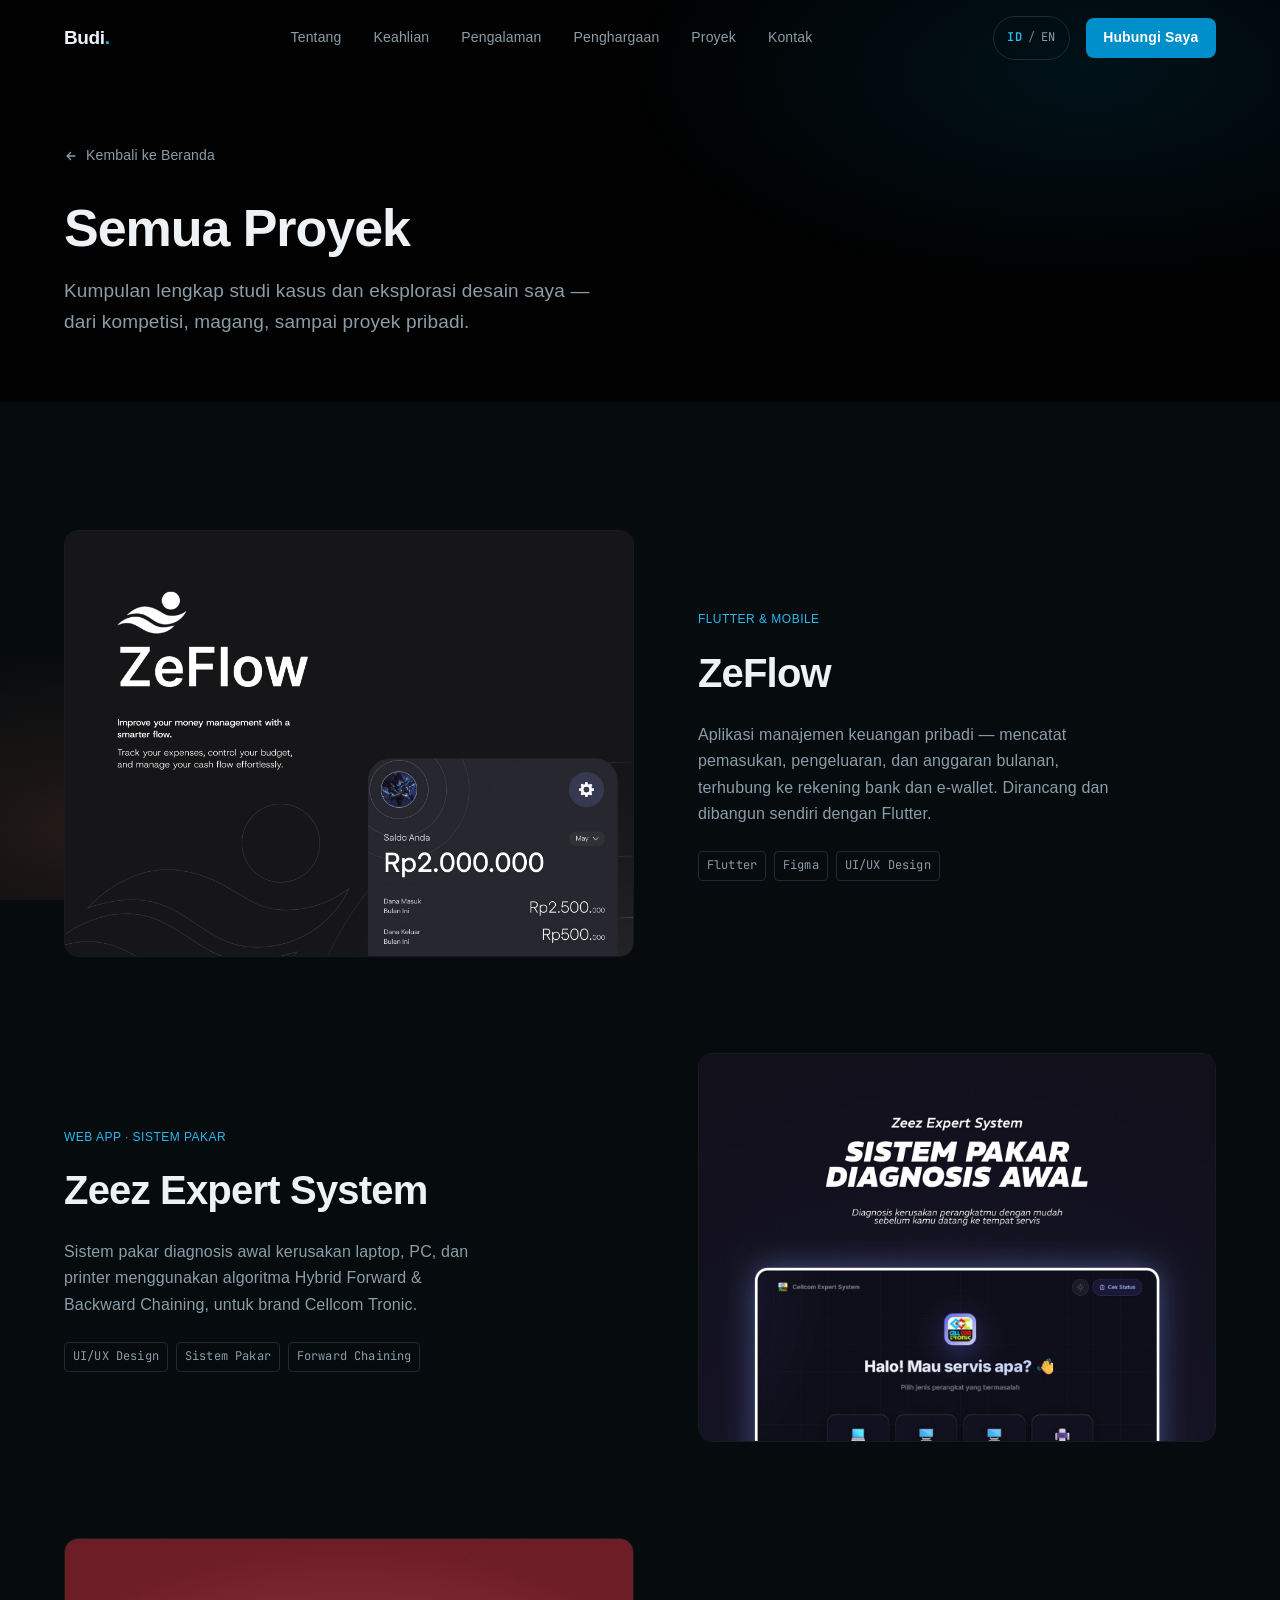
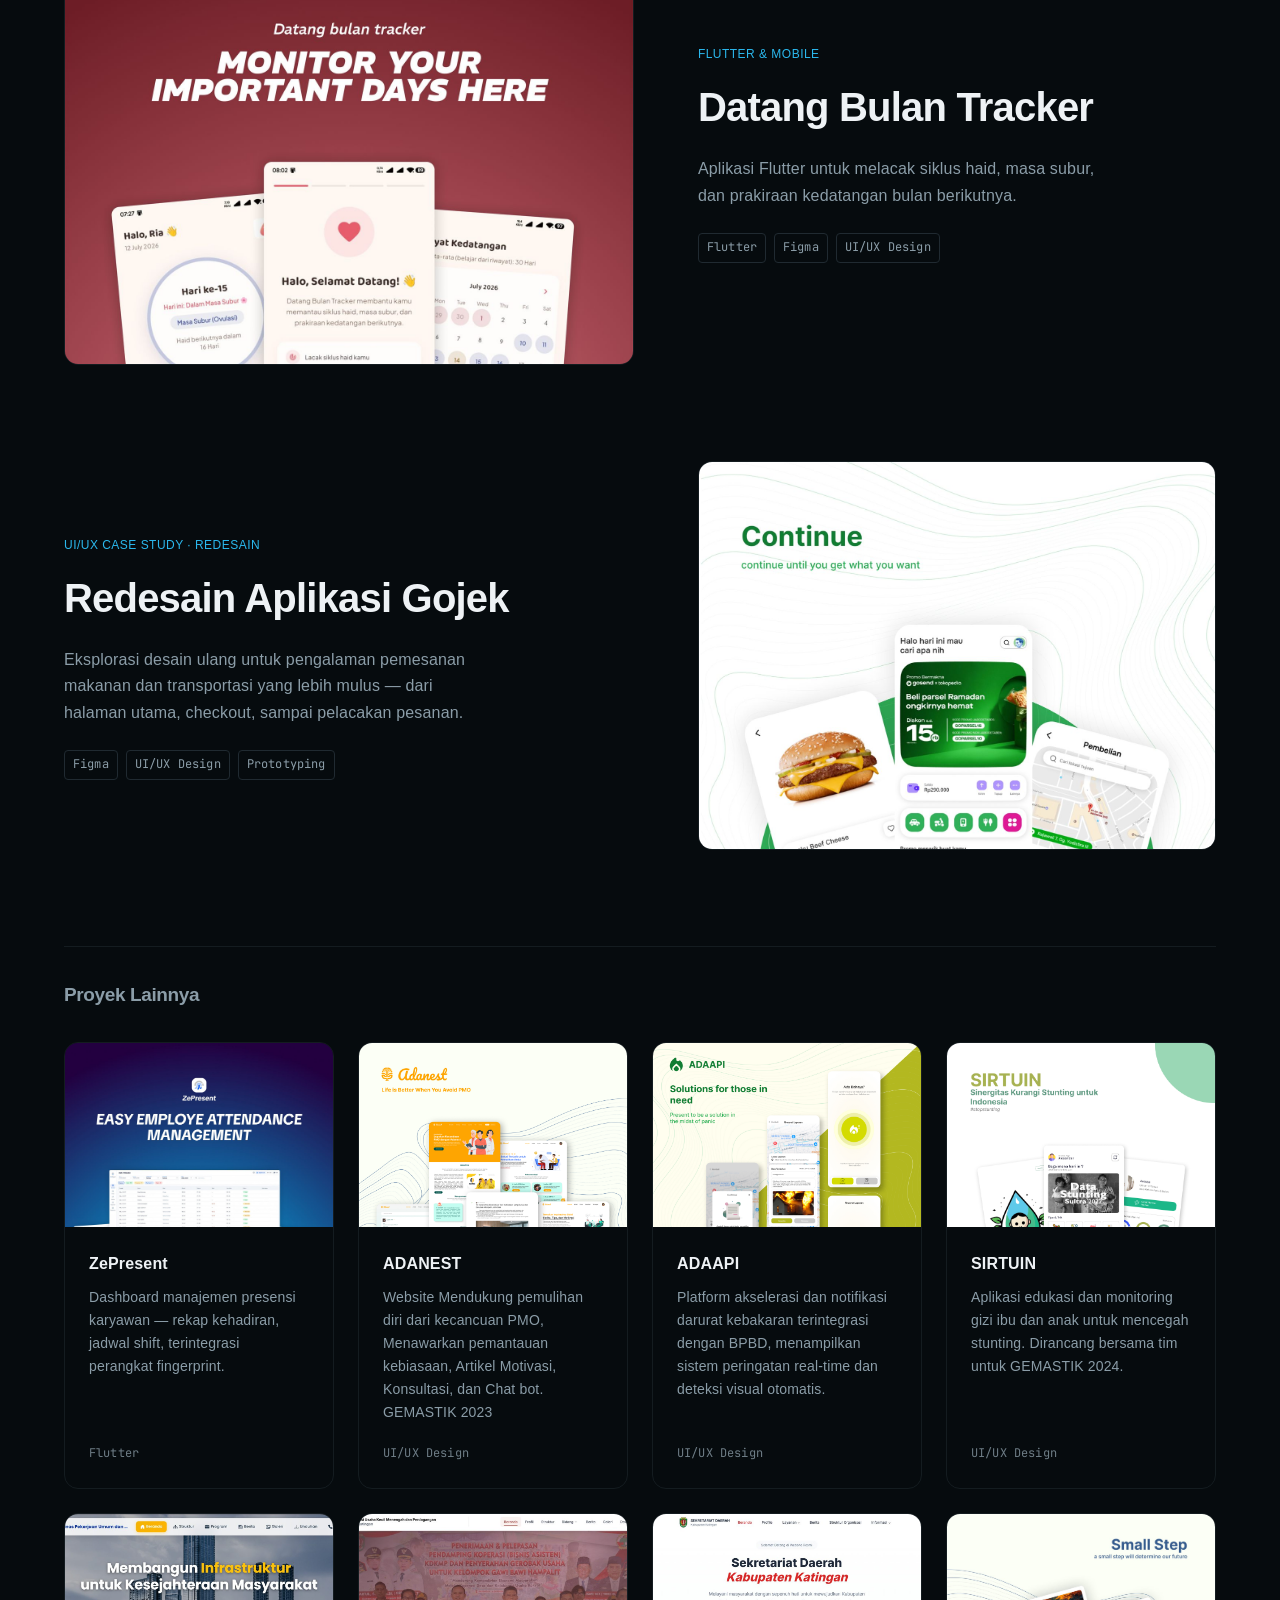
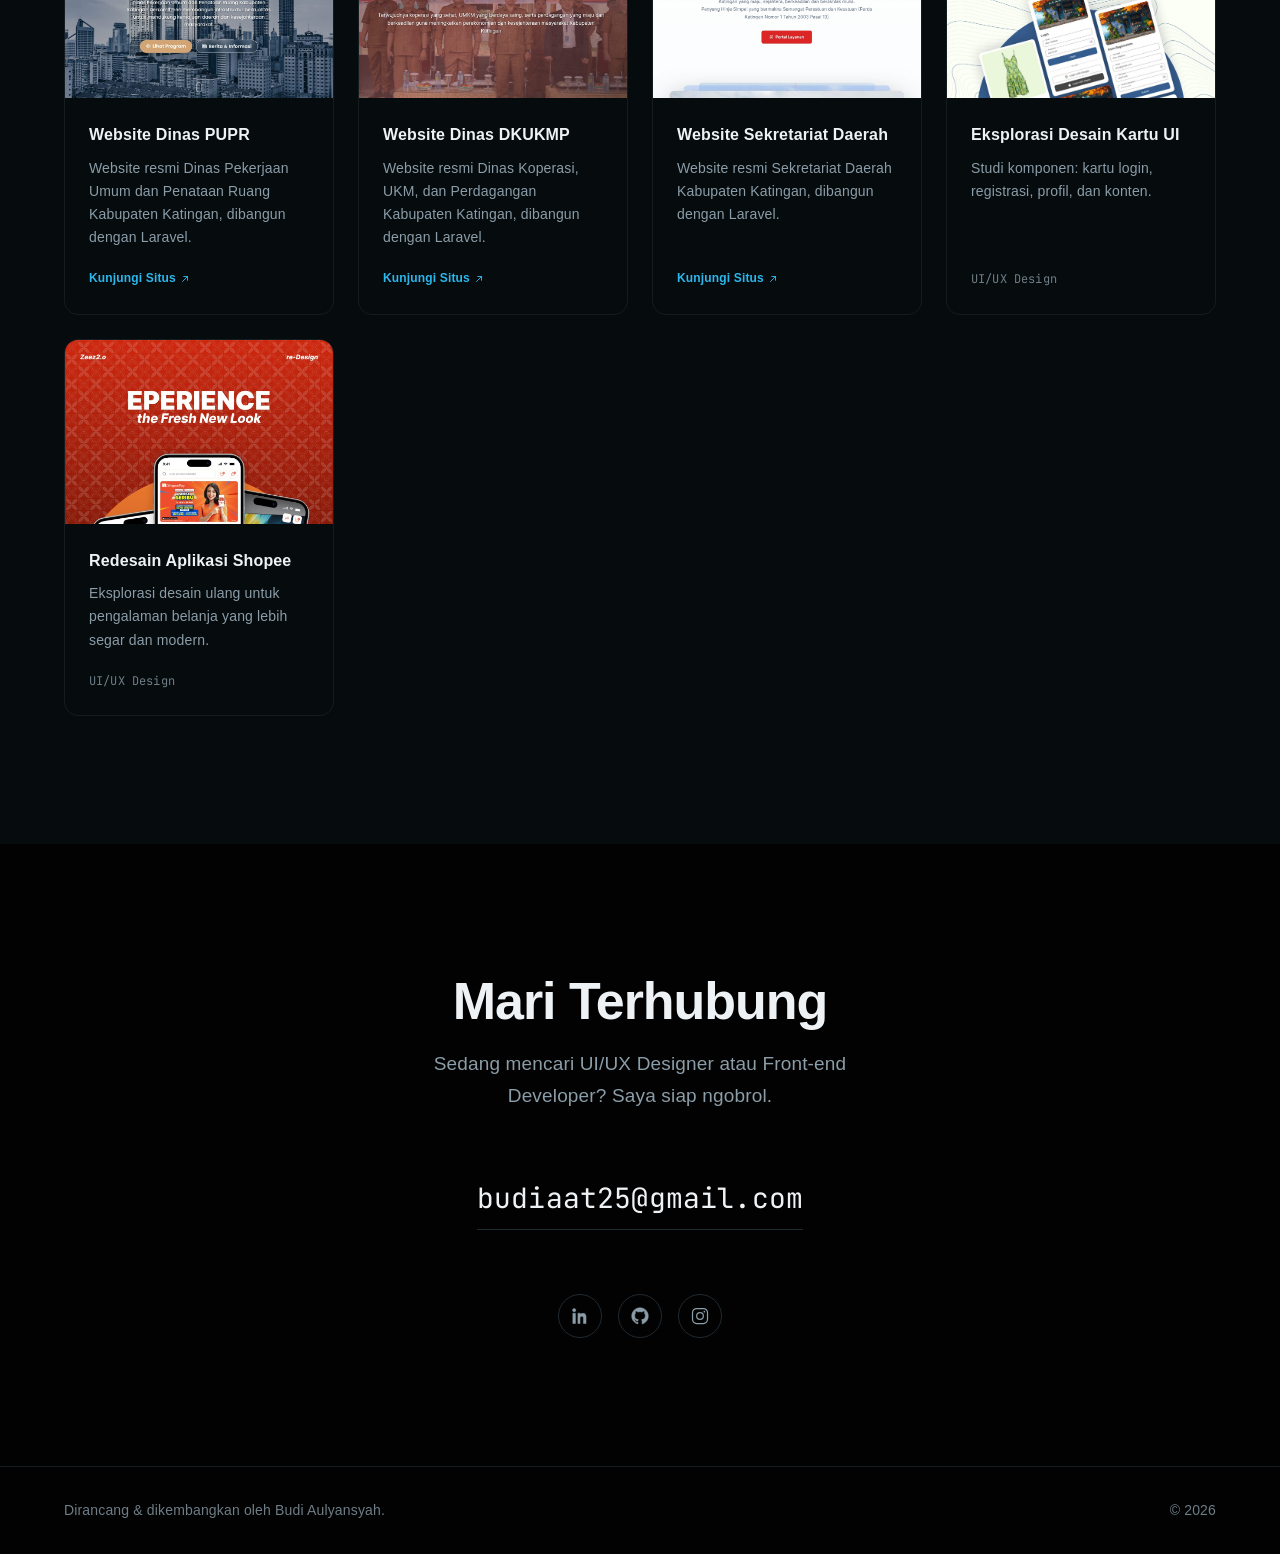
==== projects.html @ 1cceb0c6 "Add files via upload" ====
<!DOCTYPE html>
<html lang="id">
<head>
<meta charset="UTF-8">
<meta name="viewport" content="width=device-width, initial-scale=1, viewport-fit=cover">
<title>Semua Proyek — Budi Aulyansyah Ahmad Trisna</title>
<meta name="description" content="Kumpulan lengkap proyek Budi Aulyansyah Ahmad Trisna — studi kasus UI/UX, aplikasi Flutter, dan website Laravel dari kompetisi, magang, dan eksplorasi pribadi.">

<link rel="preconnect" href="https://api.fontshare.com" crossorigin>
<link rel="preconnect" href="https://fonts.googleapis.com">
<link rel="preconnect" href="https://fonts.gstatic.com" crossorigin>
<link href="https://api.fontshare.com/v2/css?f[]=switzer@400,500,600,700,900&amp;display=swap" rel="stylesheet">
<link href="https://fonts.googleapis.com/css2?family=JetBrains+Mono:wght@400;500;600&amp;display=swap" rel="stylesheet">
<link rel="stylesheet" href="style.css">
<link rel="icon" href="data:image/svg+xml,%3Csvg xmlns='http://www.w3.org/2000/svg' viewBox='0 0 100 100'%3E%3Crect width='100' height='100' rx='20' fill='%23090a0d'/%3E%3Ctext x='50' y='68' font-size='58' font-family='Georgia,serif' fill='%234f8ef7' text-anchor='middle'%3EB%3C/text%3E%3C/svg%3E">
</head>
<body>

<a class="skip-link" href="#main" data-i18n="a11y.skip">Langsung ke konten</a>

<div class="atmosphere" aria-hidden="true"></div>

<div class="cursor-dot" id="cursorDot" aria-hidden="true"></div>
<div class="cursor-ring" id="cursorRing" aria-hidden="true"></div>

<header class="nav" id="nav">
  <div class="nav__inner">
    <a href="index.html" class="nav__mark">Budi<span class="nav__mark-dot">.</span></a>

    <nav class="nav__links" aria-label="Navigasi utama">
      <a href="index.html#about" data-i18n="nav.about">Tentang</a>
      <a href="index.html#skills" data-i18n="nav.skills">Keahlian</a>
      <a href="index.html#experience" data-i18n="nav.experience">Pengalaman</a>
      <a href="index.html#achievements" data-i18n="nav.achievements">Penghargaan</a>
      <a href="projects.html" data-i18n="nav.projects">Proyek</a>
      <a href="#contact" data-i18n="nav.contact">Kontak</a>
    </nav>

    <div class="nav__actions">
      <button class="lang-toggle" id="langToggle" type="button" aria-label="Ganti bahasa / Switch language">
        <span class="lang-toggle__option" data-lang-option="id">ID</span><span class="lang-toggle__sep">/</span><span class="lang-toggle__option" data-lang-option="en">EN</span>
      </button>
      <a href="#contact" class="btn btn--primary btn--sm" data-i18n="nav.cta">Hubungi Saya</a>
      <button class="nav__burger" id="navBurger" type="button" aria-label="Buka menu" aria-expanded="false" aria-controls="navMobile">
        <span></span><span></span><span></span>
      </button>
    </div>
  </div>

  <div class="nav__mobile" id="navMobile">
    <div class="nav__mobile-inner">
      <a href="index.html#about" data-i18n="nav.about">Tentang</a>
      <a href="index.html#skills" data-i18n="nav.skills">Keahlian</a>
      <a href="index.html#experience" data-i18n="nav.experience">Pengalaman</a>
      <a href="index.html#achievements" data-i18n="nav.achievements">Penghargaan</a>
      <a href="projects.html" data-i18n="nav.projects">Proyek</a>
      <a href="#contact" data-i18n="nav.contact">Kontak</a>
    </div>
  </div>
</header>

<main id="main">

  <!-- PAGE HEADER -->
  <section class="page-header">
    <div class="section-inner">
      <a href="index.html" class="page-header__back" data-reveal>
        <svg width="14" height="14" viewBox="0 0 16 16" fill="none" aria-hidden="true"><path d="M12.5 8H3.5M3.5 8L7.5 4M3.5 8L7.5 12" stroke="currentColor" stroke-width="1.5" stroke-linecap="round" stroke-linejoin="round"/></svg>
        <span data-i18n="projectsPage.back">Kembali ke Beranda</span>
      </a>
      <h1 class="page-header__title" data-reveal data-i18n="projectsPage.heading">Semua Proyek</h1>
      <p class="page-header__lead" data-reveal data-i18n="projectsPage.lead">Kumpulan lengkap studi kasus dan eksplorasi desain saya — dari kompetisi, magang, sampai proyek pribadi.</p>
    </div>
  </section>

  <!-- PROJECTS -->
  <section class="projects projects--page" id="projects">
    <div class="section-inner">
      <div class="project-list">
        <article class="project-row" data-reveal>
          <div class="project-row__visual project-row__visual--photo">
            <img src="assets/projects/zeflow-cover.jpg" alt="Tampilan aplikasi ZeFlow — dashboard saldo, anggaran bulanan, dan riwayat pengeluaran" width="1000" height="1000" loading="lazy">
          </div>
          <div class="project-row__content">
            <span class="project-row__category" data-i18n="projects.zeflow.category">Flutter &amp; Mobile</span>
            <h3 data-i18n="projects.zeflow.title">ZeFlow</h3>
            <p data-i18n="projects.zeflow.desc">Aplikasi manajemen keuangan pribadi — mencatat pemasukan, pengeluaran, dan anggaran bulanan, terhubung ke rekening bank dan e-wallet. Dirancang dan dibangun sendiri dengan Flutter.</p>
            <ul class="project-row__tools">
              <li>Flutter</li><li>Figma</li><li>UI/UX Design</li>
            </ul>
          </div>
        </article>

        <article class="project-row project-row--reverse" data-reveal>
          <div class="project-row__visual project-row__visual--photo">
            <img src="assets/projects/expert-system-cover.jpg" alt="Tampilan Zeez Expert System — diagnosis awal kerusakan laptop, PC, dan printer" width="1400" height="1400" loading="lazy">
          </div>
          <div class="project-row__content">
            <span class="project-row__category" data-i18n="projects.expertSystem.category">Web App · Sistem Pakar</span>
            <h3 data-i18n="projects.expertSystem.title">Zeez Expert System</h3>
            <p data-i18n="projects.expertSystem.desc">Sistem pakar diagnosis awal kerusakan laptop, PC, dan printer menggunakan algoritma Hybrid Forward &amp; Backward Chaining, untuk brand Cellcom Tronic.</p>
            <ul class="project-row__tools">
              <li>UI/UX Design</li><li data-i18n="projects.expertSystem.tag2">Sistem Pakar</li><li data-i18n="projects.expertSystem.tag3">Forward Chaining</li>
            </ul>
          </div>
        </article>

        <article class="project-row" data-reveal>
          <div class="project-row__visual project-row__visual--photo">
            <img src="assets/projects/datang-bulan-cover.jpg" alt="Tampilan aplikasi Datang Bulan Tracker — pelacakan siklus haid dan masa subur" width="1400" height="1400" loading="lazy">
          </div>
          <div class="project-row__content">
            <span class="project-row__category" data-i18n="projects.datangBulan.category">Flutter &amp; Mobile</span>
            <h3 data-i18n="projects.datangBulan.title">Datang Bulan Tracker</h3>
            <p data-i18n="projects.datangBulan.desc">Aplikasi Flutter untuk melacak siklus haid, masa subur, dan prakiraan kedatangan bulan berikutnya.</p>
            <ul class="project-row__tools">
              <li>Flutter</li><li>Figma</li><li>UI/UX Design</li>
            </ul>
          </div>
        </article>

        <article class="project-row project-row--reverse" data-reveal>
          <div class="project-row__visual project-row__visual--photo">
            <img src="assets/projects/gojek-redesign-cover.jpg" alt="Tampilan redesain aplikasi Gojek — beranda, pemesanan makanan, dan pelacakan pesanan" width="1400" height="1292" loading="lazy">
          </div>
          <div class="project-row__content">
            <span class="project-row__category" data-i18n="projects.gojek.category">UI/UX Case Study · Redesain</span>
            <h3 data-i18n="projects.gojek.title">Redesain Aplikasi Gojek</h3>
            <p data-i18n="projects.gojek.desc">Eksplorasi desain ulang untuk pengalaman pemesanan makanan dan transportasi yang lebih mulus — dari halaman utama, checkout, sampai pelacakan pesanan.</p>
            <ul class="project-row__tools">
              <li>Figma</li><li>UI/UX Design</li><li>Prototyping</li>
            </ul>
          </div>
        </article>
      </div>

      <div class="project-mini-head" data-reveal>
        <h3 data-i18n="projects.moreHeading">Proyek Lainnya</h3>
      </div>

      <div class="project-mini-grid">
        <article class="project-mini" data-reveal>
          <div class="project-mini__image">
            <img src="assets/projects/zepresent-cover.jpg" alt="Tampilan dashboard ZePresent — data transaksi presensi dan pengaturan jadwal karyawan" width="1400" height="1400" loading="lazy">
          </div>
          <div class="project-mini__body">
            <h4 data-i18n="projects.zepresent.title">ZePresent</h4>
            <p data-i18n="projects.zepresent.desc">Dashboard manajemen presensi karyawan — rekap kehadiran, jadwal shift, terintegrasi perangkat fingerprint.</p>
            <span class="project-mini__tag">Flutter</span>
          </div>
        </article>

        <article class="project-mini" data-reveal>
          <div class="project-mini__image">
            <img src="assets/projects/ADANES2.jpg" alt="Tampilan Website ADANEST" width="829" height="829" loading="lazy">
          </div>
          <div class="project-mini__body">
            <h4 data-i18n="projects.adanest.title">ADANEST</h4>
            <p data-i18n="projects.adanest.desc">Website Mendukung pemulihan diri dari kecancuan PMO, Menawarkan pemantauan kebiasaan, Artikel Motivasi, Konsultasi, dan Chat bot. GEMASTIK 2023</p>
            <span class="project-mini__tag">UI/UX Design</span>
          </div>
        </article>

        <article class="project-mini" data-reveal>
          <div class="project-mini__image">
            <img src="assets/projects/ADAAPI1.jpg" alt="Tampilan aplikasi ADAAPI" width="829" height="829" loading="lazy">
          </div>
          <div class="project-mini__body">
            <h4 data-i18n="projects.adaapi.title">ADAAPI</h4>
            <p data-i18n="projects.adaapi.desc">Platform akselerasi dan notifikasi darurat kebakaran terintegrasi dengan BPBD, menampilkan sistem peringatan real-time dan deteksi visual otomatis</p>
            <span class="project-mini__tag">UI/UX Design</span>
          </div>
        </article>

        <article class="project-mini" data-reveal>
          <div class="project-mini__image">
            <img src="assets/projects/sirtuin-cover.jpg" alt="Tampilan aplikasi SIRTUIN — beranda edukasi stunting, pelacakan nutrisi, dan konsultasi dokter" width="829" height="829" loading="lazy">
          </div>
          <div class="project-mini__body">
            <h4 data-i18n="projects.sirtuin.title">SIRTUIN</h4>
            <p data-i18n="projects.sirtuin.desc">Aplikasi edukasi dan monitoring gizi ibu dan anak untuk mencegah stunting. Dirancang bersama tim untuk GEMASTIK 2024.</p>
            <span class="project-mini__tag">UI/UX Design</span>
          </div>
        </article>

        <article class="project-mini" data-reveal>
          <div class="project-mini__image">
            <img src="assets/projects/gov-pupr-cover.jpg" alt="Tampilan beranda situs Dinas PUPR Kabupaten Katingan" width="1400" height="685" loading="lazy">
          </div>
          <div class="project-mini__body">
            <h4 data-i18n="projects.govPupr.title">Website Dinas PUPR</h4>
            <p data-i18n="projects.govPupr.desc">Website resmi Dinas Pekerjaan Umum dan Penataan Ruang Kabupaten Katingan, dibangun dengan Laravel.</p>
            <div class="project-mini__links">
              <a href="https://dpupr.katingankab.go.id/" target="_blank" rel="noopener"><span data-i18n="projects.visitSite">Kunjungi Situs</span><svg width="10" height="10" viewBox="0 0 16 16" fill="none" aria-hidden="true"><path d="M4 12L12 4M12 4H6M12 4V10" stroke="currentColor" stroke-width="1.5" stroke-linecap="round" stroke-linejoin="round"/></svg></a>
            </div>
          </div>
        </article>

        <article class="project-mini" data-reveal>
          <div class="project-mini__image">
            <img src="assets/projects/gov-dkukmp-cover.jpg" alt="Tampilan beranda situs Dinas DKUKMP Kabupaten Katingan" width="1400" height="673" loading="lazy">
          </div>
          <div class="project-mini__body">
            <h4 data-i18n="projects.govDkukmp.title">Website Dinas DKUKMP</h4>
            <p data-i18n="projects.govDkukmp.desc">Website resmi Dinas Koperasi, UKM, dan Perdagangan Kabupaten Katingan, dibangun dengan Laravel.</p>
            <div class="project-mini__links">
              <a href="https://dkukmp.katingankab.go.id/" target="_blank" rel="noopener"><span data-i18n="projects.visitSite">Kunjungi Situs</span><svg width="10" height="10" viewBox="0 0 16 16" fill="none" aria-hidden="true"><path d="M4 12L12 4M12 4H6M12 4V10" stroke="currentColor" stroke-width="1.5" stroke-linecap="round" stroke-linejoin="round"/></svg></a>
            </div>
          </div>
        </article>

        <article class="project-mini" data-reveal>
          <div class="project-mini__image">
            <img src="assets/projects/gov-setda-cover.jpg" alt="Tampilan beranda situs Sekretariat Daerah Kabupaten Katingan" width="1400" height="681" loading="lazy">
          </div>
          <div class="project-mini__body">
            <h4 data-i18n="projects.govSetda.title">Website Sekretariat Daerah</h4>
            <p data-i18n="projects.govSetda.desc">Website resmi Sekretariat Daerah Kabupaten Katingan, dibangun dengan Laravel.</p>
            <div class="project-mini__links">
              <a href="https://setda.katingankab.go.id/" target="_blank" rel="noopener"><span data-i18n="projects.visitSite">Kunjungi Situs</span><svg width="10" height="10" viewBox="0 0 16 16" fill="none" aria-hidden="true"><path d="M4 12L12 4M12 4H6M12 4V10" stroke="currentColor" stroke-width="1.5" stroke-linecap="round" stroke-linejoin="round"/></svg></a>
            </div>
          </div>
        </article>

        <article class="project-mini" data-reveal>
          <div class="project-mini__image">
            <img src="assets/projects/design-cards-cover.jpg" alt="Eksplorasi desain kartu UI: login, registrasi, profil, dan konten" width="1400" height="1292" loading="lazy">
          </div>
          <div class="project-mini__body">
            <h4 data-i18n="projects.designCards.title">Eksplorasi Desain Kartu UI</h4>
            <p data-i18n="projects.designCards.desc">Studi komponen: kartu login, registrasi, profil, dan konten.</p>
            <span class="project-mini__tag">UI/UX Design</span>
          </div>
        </article>

        <article class="project-mini" data-reveal>
          <div class="project-mini__image">
            <img src="assets/projects/shopee-redesign-cover.jpg" alt="Tampilan redesain aplikasi Shopee — beranda, promo, dan keranjang belanja" width="1000" height="1000" loading="lazy">
          </div>
          <div class="project-mini__body">
            <h4 data-i18n="projects.shopee.title">Redesain Aplikasi Shopee</h4>
            <p data-i18n="projects.shopee.desc">Eksplorasi desain ulang untuk pengalaman belanja yang lebih segar dan modern.</p>
            <span class="project-mini__tag">UI/UX Design</span>
          </div>
        </article>
      </div>
    </div>
  </section>

  <!-- CONTACT -->
  <section class="contact" id="contact">
    <div class="section-inner contact__inner">
      <h2 class="contact__heading" data-reveal data-i18n="contact.heading">Mari Terhubung</h2>
      <p class="contact__lead" data-reveal data-i18n="contact.lead">Sedang mencari UI/UX Designer atau Front-end Developer? Saya siap ngobrol.</p>

      <a href="mailto:budi.placeholder@email.com" class="contact__email" data-reveal data-i18n="contact.emailValue">[email@domain.com]</a>

      <div class="contact__socials" data-reveal>
        <a href="#" class="social-link" aria-label="LinkedIn">
          <svg width="20" height="20" viewBox="0 0 24 24" fill="none" aria-hidden="true"><path d="M6.94 5a1.94 1.94 0 11-3.88 0 1.94 1.94 0 013.88 0zM3.4 8.75h3.12V21H3.4V8.75zM9.5 8.75h2.99v1.68h.04c.42-.79 1.44-1.62 2.96-1.62 3.16 0 3.75 2.08 3.75 4.79V21h-3.12v-5.72c0-1.36-.02-3.12-1.9-3.12-1.9 0-2.2 1.48-2.2 3.02V21H9.5V8.75z" stroke="currentColor" stroke-width="0.6" fill="currentColor"/></svg>
        </a>
        <a href="https://github.com/myZeez?tab=repositories" class="social-link" aria-label="GitHub">
          <svg width="20" height="20" viewBox="0 0 24 24" fill="none" aria-hidden="true"><path d="M12 2a10 10 0 00-3.16 19.49c.5.09.68-.22.68-.48v-1.7c-2.78.6-3.37-1.34-3.37-1.34-.46-1.16-1.11-1.47-1.11-1.47-.9-.62.07-.6.07-.6 1 .07 1.53 1.03 1.53 1.03.9 1.52 2.34 1.08 2.91.83.09-.65.35-1.09.63-1.34-2.22-.25-4.56-1.11-4.56-4.94 0-1.09.39-1.98 1.03-2.68-.1-.25-.45-1.27.1-2.65 0 0 .84-.27 2.75 1.02a9.58 9.58 0 015 0c1.91-1.3 2.75-1.02 2.75-1.02.55 1.38.2 2.4.1 2.65.64.7 1.03 1.59 1.03 2.68 0 3.84-2.34 4.68-4.57 4.93.36.31.68.92.68 1.85v2.74c0 .27.18.58.69.48A10 10 0 0012 2z" stroke="currentColor" stroke-width="0.6" fill="currentColor"/></svg>
        </a>
        <a href="https://www.instagram.com/budiaat/" class="social-link" aria-label="Instagram">
          <svg width="20" height="20" viewBox="0 0 24 24" fill="none" aria-hidden="true"><rect x="3" y="3" width="18" height="18" rx="5" stroke="currentColor" stroke-width="1.5"/><circle cx="12" cy="12" r="4" stroke="currentColor" stroke-width="1.5"/><circle cx="17.2" cy="6.8" r="1" fill="currentColor"/></svg>
        </a>
      </div>
    </div>
  </section>

</main>

<footer class="footer">
  <div class="section-inner footer__inner">
    <p data-i18n="footer.credit">Dirancang &amp; dikembangkan oleh Budi Aulyansyah.</p>
    <p class="footer__year">© <span id="year"></span></p>
  </div>
</footer>

<script src="script.js"></script>
</body>
</html>
---- style.css ----
/* ==========================================================================
   Design Tokens — "Precision Instrument"
   Near-black instrument case + one sapphire jewel accent. Switzer carries
   type; JetBrains Mono appears only where content is literally data.
   ========================================================================== */

:root {
  /* Color — surfaces */
  --bg: oklch(0.09 0.000 0);
  --surface: oklch(0.145 0.012 235);
  --surface-2: oklch(0.20 0.014 235);
  --border: oklch(0.28 0.018 235);
  --border-soft: oklch(0.22 0.014 235);

  /* Color — text */
  --ink: oklch(0.96 0.006 235);
  --muted: oklch(0.685 0.026 235);
  --faint: oklch(0.58 0.022 235);
  --faint-decorative: oklch(0.48 0.022 235);

  /* Color — brand: deep sapphire */
  --sapphire: oklch(0.60 0.16 229);
  --sapphire-deep: oklch(0.45 0.15 229);
  --sapphire-bright: oklch(0.735 0.135 229);
  --sapphire-wash: oklch(0.60 0.16 229 / 0.12);

  /* Color — warm ember (atmosphere only, never text/UI) */
  --ember: oklch(0.62 0.11 44);
  --ember-wash: oklch(0.62 0.11 44 / 0.16);

  /* Semantic aliases */
  --text-primary: var(--ink);
  --text-secondary: var(--muted);
  --text-tertiary: var(--faint);
  --bg-page: var(--bg);
  --bg-surface: var(--surface);
  --accent: var(--sapphire);

  /* Typography */
  --font-display: 'Switzer', -apple-system, BlinkMacSystemFont, 'Segoe UI', sans-serif;
  --font-mono: 'JetBrains Mono', ui-monospace, 'SFMono-Regular', Menlo, Consolas, monospace;

  --text-display: clamp(2.75rem, 2rem + 4vw, 5.25rem);
  --text-3xl: clamp(2.25rem, 1.85rem + 2.1vw, 3.25rem);
  --text-2xl: clamp(1.85rem, 1.55rem + 1.5vw, 2.5rem);
  --text-xl: clamp(1.375rem, 1.22rem + 0.8vw, 1.75rem);
  --text-lg: 1.1875rem;
  --text-base: 1rem;
  --text-sm: 0.875rem;
  --text-xs: 0.75rem;

  --lh-display: 1.04;
  --lh-heading: 1.15;
  --lh-body: 1.65;
  --lh-tight: 1.3;

  --tracking-tight: -0.02em;
  --tracking-wide: 0.04em;
  --tracking-wider: 0.08em;

  /* Spacing (4pt base) */
  --space-3xs: 0.25rem;
  --space-2xs: 0.5rem;
  --space-xs: 0.75rem;
  --space-sm: 1rem;
  --space-md: 1.5rem;
  --space-lg: 2rem;
  --space-xl: 3rem;
  --space-2xl: 4rem;
  --space-3xl: clamp(4rem, 3rem + 4vw, 6rem);
  --space-4xl: clamp(5rem, 3.5rem + 6vw, 8rem);

  /* Radius */
  --radius-sm: 4px;
  --radius-md: 8px;
  --radius-lg: 14px;
  --radius-full: 999px;

  /* Motion */
  --ease-out-quart: cubic-bezier(0.25, 1, 0.5, 1);
  --ease-out-expo: cubic-bezier(0.16, 1, 0.3, 1);
  --duration-fast: 150ms;
  --duration-base: 250ms;
  --duration-slow: 450ms;
  --duration-entrance: 700ms;

  /* Z-index scale */
  --z-atmosphere: 0;
  --z-content: 1;
  --z-sticky: 20;
  --z-nav-mobile: 30;
  --z-tooltip: 40;
  --z-cursor: 100;

  --container-max: 1280px;
  --measure: 62ch;
}

/* ==========================================================================
   Reset
   ========================================================================== */

*, *::before, *::after { box-sizing: border-box; }
* { margin: 0; }
html { -webkit-text-size-adjust: 100%; scroll-behavior: smooth; overflow-x: hidden; }

@media (prefers-reduced-motion: reduce) {
  html { scroll-behavior: auto; }
}

section[id] {
  scroll-margin-top: 6rem;
}

body {
  background: var(--bg-page);
  color: var(--text-primary);
  font-family: var(--font-display);
  font-size: var(--text-base);
  line-height: var(--lh-body);
  font-weight: 400;
  letter-spacing: 0.01em;
  -webkit-font-smoothing: antialiased;
  font-optical-sizing: auto;
  overflow-x: hidden;
}

img, picture { max-width: 100%; display: block; }
input, button, textarea, select { font: inherit; color: inherit; }
button { background: none; border: none; cursor: pointer; }
a { color: inherit; text-decoration: none; }
ul, ol { list-style: none; padding: 0; }
h1, h2, h3, h4 { font-weight: 700; text-wrap: balance; }
p { text-wrap: pretty; }

:focus-visible {
  outline: 2px solid var(--sapphire-bright);
  outline-offset: 3px;
  border-radius: var(--radius-sm);
}

/* ==========================================================================
   Utilities
   ========================================================================== */

.skip-link {
  position: absolute;
  top: -100%;
  left: var(--space-md);
  z-index: var(--z-tooltip);
  background: var(--sapphire);
  color: oklch(0.99 0 0);
  padding: var(--space-2xs) var(--space-sm);
  border-radius: var(--radius-sm);
  transition: top var(--duration-base) var(--ease-out-quart);
}
.skip-link:focus { top: var(--space-md); }

/* Inline emphasis — used sparingly inside prose to call out a role, tool,
   or key phrase. Two registers: a soft wash behind a stack/tool mention
   (.hl), and a plain color+weight lift for a standalone word (.em). */
.hl {
  background: var(--sapphire-wash);
  color: var(--ink);
  font-weight: 600;
  padding: 0.05em 0.4em;
  border-radius: var(--radius-sm);
  white-space: nowrap;
}
.em {
  color: var(--sapphire-bright);
  font-weight: 600;
}

.section-inner {
  max-width: var(--container-max);
  margin-inline: auto;
  padding-inline: var(--space-md);
}

@media (min-width: 768px) {
  .section-inner { padding-inline: var(--space-xl); }
}
@media (min-width: 1024px) {
  .section-inner { padding-inline: var(--space-2xl); }
}

.section-head { margin-bottom: var(--space-2xl); max-width: 46rem; }

.section-heading {
  font-size: var(--text-2xl);
  line-height: var(--lh-heading);
  letter-spacing: var(--tracking-tight);
  margin-bottom: var(--space-sm);
}

.section-lead {
  font-size: var(--text-lg);
  color: var(--text-secondary);
  line-height: var(--lh-tight);
  max-width: 42ch;
}

.btn {
  display: inline-flex;
  align-items: center;
  justify-content: center;
  gap: var(--space-2xs);
  font-family: var(--font-display);
  font-weight: 600;
  border-radius: var(--radius-md);
  white-space: nowrap;
  transition: background var(--duration-base) var(--ease-out-quart),
              color var(--duration-base) var(--ease-out-quart),
              border-color var(--duration-base) var(--ease-out-quart),
              transform var(--duration-fast) var(--ease-out-quart);
}
.btn:active { transform: scale(0.97); }

.btn--sm { font-size: var(--text-sm); padding: 0.55rem 1.1rem; }
.btn--lg { font-size: var(--text-base); padding: 0.95rem 1.6rem; min-height: 44px; }

.btn--primary {
  background: var(--sapphire);
  color: oklch(0.99 0 0);
}
.btn--primary:hover { background: var(--sapphire-bright); }

.btn--ghost {
  background: transparent;
  color: var(--text-primary);
  border: 1px solid var(--border);
}
.btn--ghost:hover { border-color: var(--sapphire-bright); color: var(--sapphire-bright); }

.btn:disabled {
  opacity: 0.45;
  cursor: not-allowed;
}
.btn:disabled:hover { border-color: var(--border); color: var(--text-primary); }
.btn:disabled:active { transform: none; }

.btn__icon { transition: transform var(--duration-base) var(--ease-out-quart); }
.btn:hover .btn__icon { transform: translateX(3px); }

.status-pill {
  display: inline-flex;
  align-items: center;
  gap: var(--space-2xs);
  font-size: var(--text-xs);
  font-weight: 500;
  letter-spacing: var(--tracking-wide);
  text-transform: uppercase;
  color: var(--muted);
  border: 1px solid var(--border);
  border-radius: var(--radius-full);
  padding: 0.4rem 0.8rem 0.4rem 0.6rem;
}

.status-pill__dot {
  width: 7px;
  height: 7px;
  border-radius: 50%;
  background: var(--sapphire-bright);
  box-shadow: 0 0 0 3px var(--sapphire-wash);
}

@media (prefers-reduced-motion: no-preference) {
  .status-pill__dot { animation: pulse-dot 2.4s var(--ease-out-quart) infinite; }
}
@keyframes pulse-dot {
  0%, 100% { box-shadow: 0 0 0 3px var(--sapphire-wash); }
  50% { box-shadow: 0 0 0 6px var(--sapphire-wash); }
}

/* Ambient background: fixed, whisper-quiet, never competes with content */
.atmosphere {
  position: fixed;
  inset: 0;
  z-index: var(--z-atmosphere);
  pointer-events: none;
  background:
    radial-gradient(ellipse 60% 40% at 85% 8%, var(--sapphire-wash), transparent 60%),
    radial-gradient(ellipse 50% 35% at 8% 92%, var(--ember-wash), transparent 60%);
}

/* ==========================================================================
   Custom cursor — desktop with a fine pointer only. Touch and coarse
   pointers keep the system cursor entirely; nothing below applies to them.
   ========================================================================== */

.cursor-dot, .cursor-ring { display: none; }

@media (hover: hover) and (pointer: fine) {
  html, a, button, [role="button"] { cursor: none; }

  .cursor-dot, .cursor-ring {
    display: block;
    position: fixed;
    top: 0;
    left: 0;
    z-index: var(--z-cursor);
    pointer-events: none;
    border-radius: 50%;
    will-change: transform;
    transform: translate(-50%, -50%);
    opacity: 0;
    transition: opacity var(--duration-base) var(--ease-out-quart);
  }

  .cursor-dot {
    width: 6px;
    height: 6px;
    background: var(--sapphire-bright);
  }

  .cursor-ring {
    width: 34px;
    height: 34px;
    border: 1px solid oklch(0.96 0.006 235 / 0.35);
    transition: width var(--duration-base) var(--ease-out-quart),
                height var(--duration-base) var(--ease-out-quart),
                border-color var(--duration-base) var(--ease-out-quart),
                background var(--duration-base) var(--ease-out-quart),
                opacity var(--duration-base) var(--ease-out-quart);
  }

  .cursor-ring.is-hovering {
    width: 52px;
    height: 52px;
    background: var(--sapphire-wash);
    border-color: var(--sapphire-bright);
  }

  body.cursor-ready .cursor-dot, body.cursor-ready .cursor-ring { opacity: 1; }
  body.cursor-ready .cursor-dot.is-hidden, body.cursor-ready .cursor-ring.is-hidden { opacity: 0; }
}

/* ==========================================================================
   Scroll reveal
   ========================================================================== */

[data-reveal] {
  opacity: 1;
  transform: none;
}

@media (prefers-reduced-motion: no-preference) {
  [data-reveal] {
    opacity: 0;
    transform: translateY(16px);
    transition: opacity var(--duration-slow) var(--ease-out-quart),
                transform var(--duration-slow) var(--ease-out-quart);
  }
  [data-reveal].is-visible { opacity: 1; transform: none; }
}

/* ==========================================================================
   Nav
   ========================================================================== */

.nav {
  position: fixed;
  inset-block-start: 0;
  inset-inline: 0;
  z-index: var(--z-sticky);
  background: transparent;
  border-bottom: 1px solid transparent;
  transition: background var(--duration-base) var(--ease-out-quart),
              border-color var(--duration-base) var(--ease-out-quart);
}

.nav.is-scrolled {
  background: oklch(0.09 0.000 0 / 0.72);
  backdrop-filter: blur(16px);
  -webkit-backdrop-filter: blur(16px);
  border-bottom-color: var(--border-soft);
}

.nav__inner {
  max-width: var(--container-max);
  margin-inline: auto;
  padding: var(--space-sm) var(--space-md);
  display: flex;
  align-items: center;
  justify-content: space-between;
  gap: var(--space-md);
}

@media (min-width: 768px) { .nav__inner { padding-inline: var(--space-xl); } }
@media (min-width: 1024px) { .nav__inner { padding-inline: var(--space-2xl); } }

.nav__mark {
  font-size: var(--text-lg);
  font-weight: 700;
  letter-spacing: var(--tracking-tight);
}
.nav__mark-dot { color: var(--sapphire-bright); }

.nav__links {
  display: none;
  align-items: center;
  gap: var(--space-lg);
  font-size: var(--text-sm);
  font-weight: 500;
}

.nav__links a {
  color: var(--muted);
  position: relative;
  padding-block: var(--space-3xs);
  transition: color var(--duration-base) var(--ease-out-quart);
}
.nav__links a::after {
  content: '';
  position: absolute;
  left: 0; right: 100%;
  bottom: -2px;
  height: 1px;
  background: var(--sapphire-bright);
  transition: right var(--duration-base) var(--ease-out-quart);
}
.nav__links a:hover { color: var(--ink); }
.nav__links a:hover::after { right: 0; }

@media (min-width: 1024px) {
  .nav__links { display: flex; }
}

.nav__actions { display: flex; align-items: center; gap: var(--space-sm); }

.lang-toggle {
  display: flex;
  align-items: center;
  justify-content: center;
  gap: var(--space-3xs);
  font-family: var(--font-mono);
  font-size: var(--text-xs);
  letter-spacing: var(--tracking-wide);
  color: var(--muted);
  border: 1px solid var(--border);
  border-radius: var(--radius-full);
  padding: 0.4rem 0.7rem;
  min-height: 44px;
  min-width: 44px;
  transition: border-color var(--duration-base) var(--ease-out-quart);
}
.lang-toggle:hover { border-color: var(--sapphire-bright); }
.lang-toggle__option { transition: color var(--duration-base) var(--ease-out-quart); padding: 0 0.1rem; }
.lang-toggle__sep { color: var(--faint); }
.lang-toggle[data-active="id"] [data-lang-option="id"],
.lang-toggle[data-active="en"] [data-lang-option="en"] {
  color: var(--sapphire-bright);
  font-weight: 600;
}

.nav__actions .btn--sm { display: none; }
@media (min-width: 640px) { .nav__actions .btn--sm { display: inline-flex; } }

.nav__burger {
  display: flex;
  flex-direction: column;
  justify-content: center;
  gap: 5px;
  width: 44px;
  height: 44px;
  padding: 10px;
}
.nav__burger span {
  display: block;
  width: 100%;
  height: 1.5px;
  background: var(--ink);
  transition: transform var(--duration-base) var(--ease-out-quart),
              opacity var(--duration-base) var(--ease-out-quart);
}
.nav__burger[aria-expanded="true"] span:nth-child(1) { transform: translateY(6.5px) rotate(45deg); }
.nav__burger[aria-expanded="true"] span:nth-child(2) { opacity: 0; }
.nav__burger[aria-expanded="true"] span:nth-child(3) { transform: translateY(-6.5px) rotate(-45deg); }

@media (min-width: 1024px) { .nav__burger { display: none; } }

.nav__mobile {
  display: grid;
  grid-template-rows: 0fr;
  background: var(--bg);
  border-bottom: 1px solid transparent;
  transition: grid-template-rows var(--duration-slow) var(--ease-out-quart),
              border-color var(--duration-slow) var(--ease-out-quart);
}
.nav.is-open .nav__mobile {
  grid-template-rows: 1fr;
  border-bottom-color: var(--border-soft);
}

.nav__mobile-inner { overflow: hidden; min-height: 0; }

.nav__mobile a {
  display: block;
  padding: var(--space-sm) var(--space-md);
  font-size: var(--text-lg);
  color: var(--muted);
  border-top: 1px solid var(--border-soft);
}
.nav__mobile a:hover { color: var(--ink); }

@media (min-width: 1024px) { .nav__mobile { display: none; } }

/* ==========================================================================
   Page header (secondary pages, e.g. projects.html)
   ========================================================================== */

.page-header {
  padding-block: clamp(6.5rem, 5rem + 6vw, 9rem) var(--space-2xl);
}

.page-header__back {
  display: inline-flex;
  align-items: center;
  gap: var(--space-2xs);
  font-size: var(--text-sm);
  font-weight: 500;
  color: var(--muted);
  margin-bottom: var(--space-lg);
  transition: color var(--duration-base) var(--ease-out-quart);
}
.page-header__back:hover { color: var(--sapphire-bright); }
.page-header__back svg { transition: transform var(--duration-base) var(--ease-out-quart); }
.page-header__back:hover svg { transform: translateX(-2px); }

.page-header__title {
  font-size: var(--text-3xl);
  letter-spacing: var(--tracking-tight);
  line-height: var(--lh-heading);
}

.page-header__lead {
  font-size: var(--text-lg);
  color: var(--text-secondary);
  margin-top: var(--space-sm);
  max-width: 52ch;
}

.projects--page { padding-top: 0; }

/* ==========================================================================
   Hero
   ========================================================================== */

.hero {
  position: relative;
  padding-block: clamp(6.5rem, 5rem + 6vw, 9rem) var(--space-3xl);
  min-height: 100svh;
  display: flex;
  align-items: center;
}

.hero__inner {
  max-width: var(--container-max);
  margin-inline: auto;
  padding-inline: var(--space-md);
  display: flex;
  flex-direction: column;
  gap: var(--space-2xl);
  width: 100%;
}

@media (min-width: 768px) { .hero__inner { padding-inline: var(--space-xl); } }
@media (min-width: 1024px) {
  .hero__inner {
    padding-inline: var(--space-2xl);
    flex-direction: row;
    align-items: center;
    gap: var(--space-2xl);
  }
}

.hero__content { display: flex; flex-direction: column; align-items: flex-start; gap: var(--space-md); }

@media (min-width: 1024px) {
  .hero__content { flex: 1 1 56%; }
}

.hero__name {
  font-size: var(--text-display);
  line-height: var(--lh-display);
  letter-spacing: var(--tracking-tight);
  font-weight: 700;
}
.hero__name-line { display: block; }

.hero__title {
  font-size: var(--text-lg);
  color: var(--sapphire-bright);
  font-weight: 600;
}

.hero__tagline {
  font-size: var(--text-lg);
  color: var(--text-secondary);
  max-width: 42ch;
  line-height: var(--lh-tight);
}

.hero__actions { display: flex; flex-wrap: wrap; gap: var(--space-sm); margin-top: var(--space-xs); }

.hero__readout {
  display: flex;
  align-items: center;
  gap: var(--space-md);
  margin-top: var(--space-lg);
  padding-top: var(--space-lg);
  border-top: 1px solid var(--border-soft);
  width: 100%;
}
.hero__readout-item dt {
  font-size: var(--text-xs);
  color: var(--faint);
  text-transform: uppercase;
  letter-spacing: var(--tracking-wide);
  margin-bottom: 0.2rem;
}
.hero__readout-item dd {
  font-family: var(--font-mono);
  font-size: var(--text-base);
  color: var(--ink);
  font-weight: 500;
}
.hero__readout-divider { width: 1px; height: 28px; background: var(--border); }

.hero__figure {
  position: relative;
  order: -1;
  align-self: center;
  width: min(72vw, 340px);
}
@media (min-width: 1024px) {
  .hero__figure { order: 0; flex: 1 1 44%; align-self: flex-end; width: 100%; max-width: 460px; margin-inline-start: auto; }
}

.hero__figure-glow {
  position: absolute;
  inset: -12% -8% -4%;
  background:
    radial-gradient(closest-side, var(--sapphire-wash), transparent 70%),
    radial-gradient(closest-side at 70% 90%, var(--ember-wash), transparent 65%);
  filter: blur(6px);
  z-index: -1;
}

/* Glass display case — a single, purposeful glass moment behind the
   portrait. Reacts to cursor position (light hitting glass) rather than
   sitting as decorative blur; that reactivity is what earns it. */
.hero__glass {
  position: absolute;
  inset: 4% 6%;
  border-radius: var(--radius-lg);
  background: linear-gradient(160deg, oklch(0.96 0.006 235 / 0.07), oklch(0.96 0.006 235 / 0.015) 55%);
  backdrop-filter: blur(18px) saturate(140%);
  -webkit-backdrop-filter: blur(18px) saturate(140%);
  border: 1px solid oklch(0.96 0.006 235 / 0.14);
  box-shadow:
    inset 0 1px 0 oklch(0.96 0.006 235 / 0.16),
    inset 0 -1px 0 oklch(0 0 0 / 0.3);
  overflow: hidden;
  --mx: 50%;
  --my: 30%;
}

.hero__glass::after {
  content: '';
  position: absolute;
  inset: 0;
  background: radial-gradient(320px circle at var(--mx) var(--my), oklch(0.96 0.006 235 / 0.16), transparent 60%);
  opacity: 0;
  transition: opacity var(--duration-base) var(--ease-out-quart);
}
.hero__figure:hover .hero__glass::after { opacity: 1; }

.hero__portrait {
  position: relative;
  width: 100%;
  height: auto;
  filter: drop-shadow(0 30px 60px oklch(0 0 0 / 0.55));
  mask-image: linear-gradient(to bottom, black 72%, transparent 97%);
  -webkit-mask-image: linear-gradient(to bottom, black 72%, transparent 97%);
}

.scroll-cue {
  position: absolute;
  bottom: var(--space-lg);
  left: 50%;
  transform: translateX(-50%);
  display: flex;
  flex-direction: column;
  align-items: center;
  gap: var(--space-2xs);
  font-size: var(--text-xs);
  color: var(--faint);
  text-transform: uppercase;
  letter-spacing: var(--tracking-wide);
  transition: color var(--duration-base) var(--ease-out-quart);
}
.scroll-cue:hover { color: var(--sapphire-bright); }

@media (prefers-reduced-motion: no-preference) {
  .scroll-cue svg { animation: bob 2s var(--ease-out-quart) infinite; }
}
@keyframes bob {
  0%, 100% { transform: translateY(0); }
  50% { transform: translateY(4px); }
}

@media (max-height: 700px) {
  .scroll-cue { display: none; }
}

/* ==========================================================================
   About
   ========================================================================== */

.about { padding-block: var(--space-4xl); position: relative; }

.about__grid {
  display: grid;
  gap: var(--space-2xl);
}

@media (min-width: 1024px) {
  .about__grid { grid-template-columns: 1.6fr 1fr; align-items: start; }
}

.about__body {
  font-size: var(--text-lg);
  color: var(--text-secondary);
  max-width: var(--measure);
  line-height: var(--lh-body);
}
.about__body + .about__body { margin-top: var(--space-md); }

.about__facts {
  display: grid;
  gap: var(--space-md);
  border-top: 1px solid var(--border-soft);
  padding-top: var(--space-lg);
}

@media (min-width: 1024px) {
  .about__facts {
    border-top: none;
    border-left: 1px solid var(--border-soft);
    padding-top: 0;
    padding-left: var(--space-xl);
  }
}

.about__fact dt {
  font-size: var(--text-xs);
  color: var(--faint);
  text-transform: uppercase;
  letter-spacing: var(--tracking-wide);
  margin-bottom: 0.3rem;
}
.about__fact dd {
  font-size: var(--text-base);
  color: var(--ink);
  font-weight: 500;
}

/* ==========================================================================
   Skills
   ========================================================================== */

.skills { padding-block: var(--space-4xl); background: var(--surface); position: relative; }

.skills__panels {
  display: grid;
  gap: var(--space-md);
}

@media (min-width: 640px) {
  .skills__panels { grid-template-columns: 1fr 1fr; align-items: stretch; }
}

@media (min-width: 1200px) {
  .skills__panels { grid-template-columns: 1.15fr 1.15fr 1fr 0.85fr; }
}

.skill-panel {
  border: 1px solid var(--border-soft);
  border-radius: var(--radius-lg);
  padding: var(--space-lg);
  display: flex;
  flex-direction: column;
  gap: var(--space-sm);
  background: var(--bg);
  transition: border-color var(--duration-base) var(--ease-out-quart),
              transform var(--duration-base) var(--ease-out-quart);
}
.skill-panel:hover { border-color: var(--border); transform: translateY(-3px); }

.skill-panel--primary {
  background: linear-gradient(165deg, var(--bg) 0%, oklch(0.145 0.02 229) 100%);
  border-color: var(--border);
}

.skill-panel__index {
  font-family: var(--font-mono);
  font-size: var(--text-xs);
  color: var(--faint);
  letter-spacing: var(--tracking-wide);
}

.skill-panel h3 { font-size: var(--text-xl); letter-spacing: var(--tracking-tight); }

.skill-panel__title-row { display: flex; align-items: center; gap: var(--space-2xs); flex-wrap: wrap; }

.skill-panel__badge {
  font-size: var(--text-xs);
  font-family: var(--font-mono);
  color: var(--ember);
  border: 1px solid oklch(0.62 0.11 44 / 0.4);
  border-radius: var(--radius-full);
  padding: 0.15rem 0.55rem;
}

.skill-panel p { color: var(--text-secondary); font-size: var(--text-base); }

.skill-panel__tags {
  display: flex;
  flex-wrap: wrap;
  gap: var(--space-2xs);
  margin-top: auto;
  padding-top: var(--space-sm);
}
.skill-panel__tags li {
  font-size: var(--text-xs);
  font-family: var(--font-mono);
  color: var(--muted);
  background: var(--surface-2);
  border-radius: var(--radius-sm);
  padding: 0.3rem 0.55rem;
}
.skill-panel--primary .skill-panel__tags li { background: oklch(0.20 0.03 229); color: oklch(0.85 0.03 229); }

.skills__soft {
  display: flex;
  flex-wrap: wrap;
  align-items: center;
  gap: var(--space-md);
  margin-top: var(--space-2xl);
  padding-top: var(--space-lg);
  border-top: 1px solid var(--border-soft);
}

.skills__soft-label {
  font-size: var(--text-xs);
  text-transform: uppercase;
  letter-spacing: var(--tracking-wide);
  color: var(--faint);
  white-space: nowrap;
}

.skills__soft-tags {
  display: flex;
  flex-wrap: wrap;
  gap: var(--space-2xs);
}

.skills__soft-tags li {
  font-size: var(--text-sm);
  color: var(--muted);
  border: 1px solid var(--border-soft);
  border-radius: var(--radius-full);
  padding: 0.35rem 0.85rem;
}

/* ==========================================================================
   Experience / Timeline
   ========================================================================== */

.experience { padding-block: var(--space-4xl); }

.timeline {
  position: relative;
  display: grid;
  gap: var(--space-2xl);
}

.timeline__item {
  position: relative;
  display: grid;
  gap: var(--space-xs);
  padding-left: var(--space-lg);
  border-left: 1px solid var(--border-soft);
}
.timeline__item::before {
  content: '';
  position: absolute;
  left: -4.5px;
  top: 0.4rem;
  width: 8px;
  height: 8px;
  border-radius: 50%;
  background: var(--sapphire-bright);
  box-shadow: 0 0 0 3px var(--bg), 0 0 0 4px var(--border);
}

@media (min-width: 768px) {
  .timeline__item {
    grid-template-columns: 13.5rem 1fr;
    gap: var(--space-lg);
    padding-left: var(--space-xl);
  }
}

.timeline__date {
  font-family: var(--font-mono);
  font-size: var(--text-sm);
  color: var(--muted);
  padding-top: 0.15rem;
}

.timeline__type {
  display: inline-block;
  font-size: var(--text-xs);
  text-transform: uppercase;
  letter-spacing: var(--tracking-wide);
  color: var(--sapphire-bright);
  margin-bottom: var(--space-2xs);
}

.timeline__content h3 { font-size: var(--text-xl); letter-spacing: var(--tracking-tight); }
.timeline__org { color: var(--muted); font-size: var(--text-base); margin-top: 0.2rem; }
.timeline__content ul { margin-top: var(--space-sm); display: grid; gap: 0.4rem; }
.timeline__content li {
  color: var(--text-secondary);
  font-size: var(--text-sm);
  padding-left: 1.1rem;
  position: relative;
}
.timeline__content li::before {
  content: '';
  position: absolute;
  left: 0;
  top: 0.55rem;
  width: 4px;
  height: 4px;
  border-radius: 50%;
  background: var(--faint-decorative);
}

/* ==========================================================================
   Achievements
   ========================================================================== */

.achievements { padding-block: var(--space-4xl); }

.achievements__grid {
  display: grid;
  gap: var(--space-md);
}

@media (min-width: 768px) {
  .achievements__grid { grid-template-columns: repeat(3, 1fr); }
}

.achievement-card {
  border: 1px solid var(--border-soft);
  border-radius: var(--radius-lg);
  padding: var(--space-lg);
  display: flex;
  flex-direction: column;
  gap: var(--space-xs);
  background: var(--surface);
  transition: border-color var(--duration-base) var(--ease-out-quart),
              transform var(--duration-base) var(--ease-out-quart);
}
.achievement-card:hover { border-color: var(--border); transform: translateY(-3px); }

.achievement-card--ranked {
  background: linear-gradient(165deg, var(--surface) 0%, oklch(0.16 0.03 44) 100%);
  border-color: oklch(0.62 0.11 44 / 0.35);
}

.achievement-card__rank {
  align-self: flex-start;
  font-size: var(--text-xs);
  font-weight: 600;
  font-family: var(--font-mono);
  color: var(--ember);
  border: 1px solid oklch(0.62 0.11 44 / 0.4);
  border-radius: var(--radius-full);
  padding: 0.2rem 0.65rem;
}

.achievement-card__rank--finalist {
  color: var(--muted);
  border-color: var(--border);
}

.achievement-card__date {
  font-family: var(--font-mono);
  font-size: var(--text-xs);
  color: var(--faint);
  margin-top: -0.25rem;
}

.achievement-card h3 {
  font-size: var(--text-xl);
  letter-spacing: var(--tracking-tight);
  margin-top: var(--space-2xs);
}

.achievement-card p { color: var(--text-secondary); font-size: var(--text-sm); }

/* ==========================================================================
   Projects
   ========================================================================== */

.projects { padding-block: var(--space-4xl); background: var(--surface); }

.project-list { display: grid; gap: var(--space-3xl); }

.project-row {
  display: grid;
  gap: var(--space-lg);
  align-items: center;
}

@media (min-width: 900px) {
  .project-row { grid-template-columns: 1.1fr 1fr; gap: var(--space-2xl); }
  .project-row--reverse .project-row__visual { order: 2; }
}

.project-row__visual {
  aspect-ratio: 4 / 3;
  border-radius: var(--radius-lg);
  border: 1px solid var(--border-soft);
  display: flex;
  align-items: center;
  justify-content: center;
  position: relative;
  overflow: hidden;
}
.project-row__visual--a { background: linear-gradient(135deg, oklch(0.20 0.05 229), oklch(0.12 0.02 229) 60%); }
.project-row__visual--b { background: linear-gradient(135deg, oklch(0.18 0.04 44), oklch(0.11 0.015 229) 65%); }
.project-row__visual--c { background: linear-gradient(150deg, oklch(0.16 0.035 229), oklch(0.14 0.03 44) 70%); }

.project-row__visual--a::after,
.project-row__visual--b::after,
.project-row__visual--c::after {
  content: '';
  position: absolute;
  inset: 0;
  background-image: linear-gradient(var(--border-soft) 1px, transparent 1px), linear-gradient(90deg, var(--border-soft) 1px, transparent 1px);
  background-size: 28px 28px;
  opacity: 0.25;
}

.project-row__visual--photo { background: var(--surface-2); }
.project-row__visual--photo img {
  width: 100%;
  height: 100%;
  object-fit: cover;
  object-position: top;
  transition: transform var(--duration-slow) var(--ease-out-quart);
}
.project-row:hover .project-row__visual--photo img { transform: scale(1.04); }

.project-row__visual-label {
  position: relative;
  z-index: 1;
  font-family: var(--font-mono);
  font-size: var(--text-xs);
  letter-spacing: var(--tracking-wide);
  text-transform: uppercase;
  color: var(--muted);
  border: 1px dashed var(--border);
  border-radius: var(--radius-full);
  padding: 0.5rem 1rem;
  background: oklch(0.09 0 0 / 0.5);
  backdrop-filter: blur(4px);
}

.project-row__category {
  font-size: var(--text-xs);
  text-transform: uppercase;
  letter-spacing: var(--tracking-wide);
  color: var(--sapphire-bright);
}

.project-row__content h3 {
  font-size: var(--text-2xl);
  letter-spacing: var(--tracking-tight);
  margin-top: var(--space-2xs);
}

.project-row__content p {
  color: var(--text-secondary);
  margin-top: var(--space-sm);
  max-width: 48ch;
}

.project-row__tools {
  display: flex;
  flex-wrap: wrap;
  gap: var(--space-2xs);
  margin-top: var(--space-md);
}
.project-row__tools li {
  font-size: var(--text-xs);
  font-family: var(--font-mono);
  color: var(--muted);
  border: 1px solid var(--border);
  border-radius: var(--radius-sm);
  padding: 0.25rem 0.5rem;
}


.project-mini-head {
  margin-top: var(--space-3xl);
  padding-top: var(--space-lg);
  border-top: 1px solid var(--border-soft);
}
.project-mini-head h3 {
  font-size: var(--text-lg);
  letter-spacing: var(--tracking-tight);
  color: var(--muted);
}

.project-mini-grid {
  display: grid;
  gap: var(--space-md);
  margin-top: var(--space-lg);
}
@media (min-width: 640px) {
  .project-mini-grid { grid-template-columns: repeat(2, 1fr); }
}
@media (min-width: 900px) {
  .project-mini-grid { grid-template-columns: repeat(3, 1fr); }
}
@media (min-width: 1200px) {
  .project-mini-grid { grid-template-columns: repeat(4, 1fr); }
}

.project-mini {
  border: 1px solid var(--border-soft);
  border-radius: var(--radius-lg);
  display: flex;
  flex-direction: column;
  overflow: hidden;
  transition: border-color var(--duration-base) var(--ease-out-quart),
              transform var(--duration-base) var(--ease-out-quart);
}
.project-mini:hover { border-color: var(--border); transform: translateY(-2px); }

.project-mini__image {
  aspect-ratio: 16 / 11;
  background: var(--surface-2);
  overflow: hidden;
}
.project-mini__image img {
  width: 100%;
  height: 100%;
  object-fit: cover;
  object-position: top;
  transition: transform var(--duration-slow) var(--ease-out-quart);
}
.project-mini:hover .project-mini__image img { transform: scale(1.05); }

.project-mini__icon {
  width: 36px;
  height: 36px;
  display: flex;
  align-items: center;
  justify-content: center;
  border-radius: var(--radius-md);
  background: var(--surface-2);
  color: var(--sapphire-bright);
}

.project-mini__body {
  padding: var(--space-md);
  display: flex;
  flex-direction: column;
  gap: var(--space-2xs);
  flex: 1;
}

.project-mini h4 { font-size: var(--text-base); font-weight: 600; }
.project-mini p { font-size: var(--text-sm); color: var(--text-secondary); }

.project-mini__tag {
  margin-top: auto;
  padding-top: var(--space-xs);
  font-size: var(--text-xs);
  font-family: var(--font-mono);
  color: var(--faint);
}

.project-mini__links {
  margin-top: auto;
  padding-top: var(--space-xs);
  display: flex;
  flex-wrap: wrap;
  gap: var(--space-xs) var(--space-sm);
}
.project-mini__links a {
  position: relative;
  display: inline-flex;
  align-items: center;
  gap: 0.3em;
  font-size: var(--text-xs);
  font-weight: 600;
  color: var(--sapphire-bright);
  border-bottom: 1px solid transparent;
  transition: border-color var(--duration-base) var(--ease-out-quart);
}
.project-mini__links a::before {
  content: '';
  position: absolute;
  inset: -12px -4px;
}
.project-mini__links a:hover { border-color: var(--sapphire-bright); }

.projects__more {
  display: flex;
  justify-content: center;
  margin-top: var(--space-3xl);
}

/* ==========================================================================
   Contact
   ========================================================================== */

.contact { padding-block: var(--space-4xl); }

.contact__inner { text-align: center; display: flex; flex-direction: column; align-items: center; }

.contact__heading {
  font-size: var(--text-3xl);
  letter-spacing: var(--tracking-tight);
  line-height: var(--lh-heading);
}

.contact__lead {
  font-size: var(--text-lg);
  color: var(--text-secondary);
  margin-top: var(--space-sm);
  max-width: 40ch;
}

.contact__email {
  display: inline-block;
  margin-top: var(--space-2xl);
  font-size: clamp(1.25rem, 1rem + 1.5vw, 1.75rem);
  font-family: var(--font-mono);
  color: var(--ink);
  border-bottom: 1px solid var(--border);
  padding-bottom: var(--space-2xs);
  transition: color var(--duration-base) var(--ease-out-quart),
              border-color var(--duration-base) var(--ease-out-quart);
}
.contact__email:hover { color: var(--sapphire-bright); border-color: var(--sapphire-bright); }

.contact__socials { display: flex; gap: var(--space-sm); margin-top: var(--space-2xl); }

.social-link {
  width: 44px;
  height: 44px;
  display: flex;
  align-items: center;
  justify-content: center;
  border: 1px solid var(--border);
  border-radius: var(--radius-full);
  color: var(--muted);
  transition: color var(--duration-base) var(--ease-out-quart),
              border-color var(--duration-base) var(--ease-out-quart),
              transform var(--duration-base) var(--ease-out-quart);
}
.social-link:hover { color: var(--sapphire-bright); border-color: var(--sapphire-bright); transform: translateY(-2px); }

/* ==========================================================================
   Footer
   ========================================================================== */

.footer { border-top: 1px solid var(--border-soft); padding-block: var(--space-lg); }

.footer__inner {
  display: flex;
  flex-wrap: wrap;
  gap: var(--space-sm);
  justify-content: space-between;
  font-size: var(--text-sm);
  color: var(--faint);
}
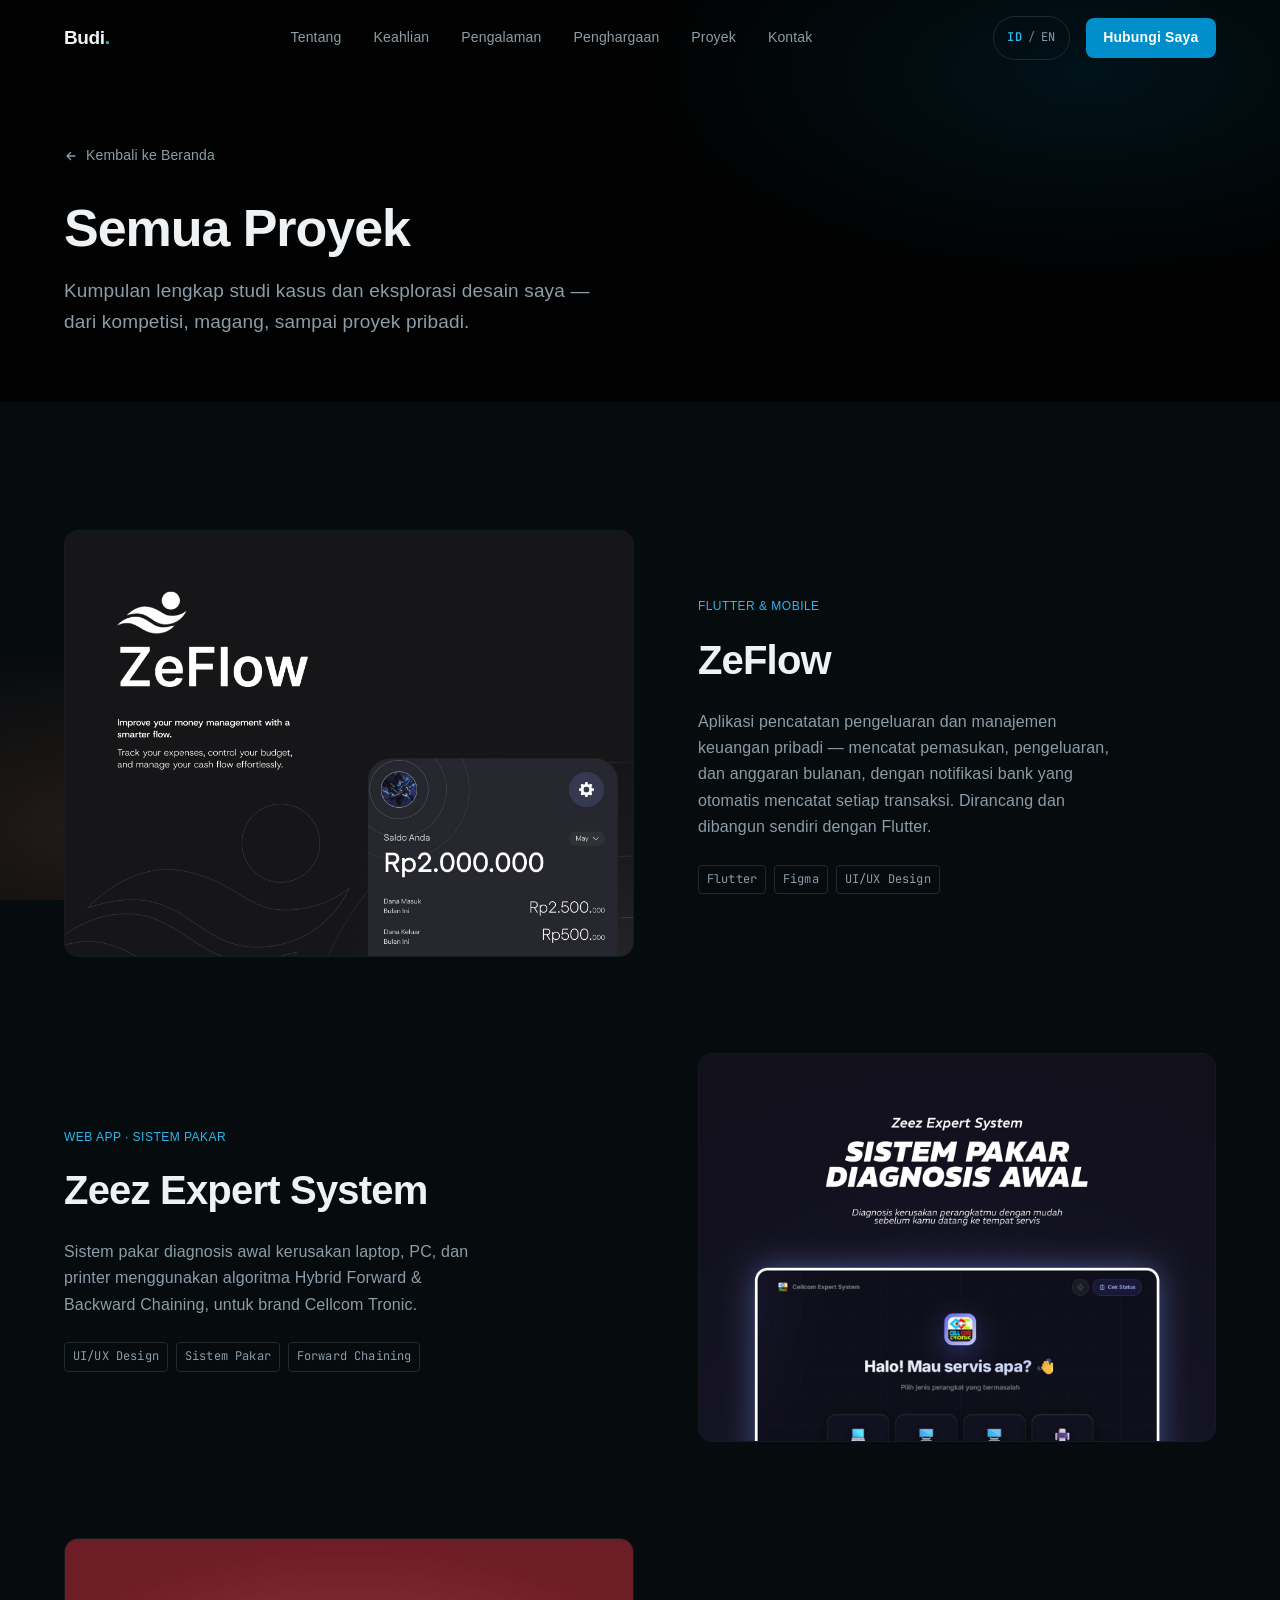
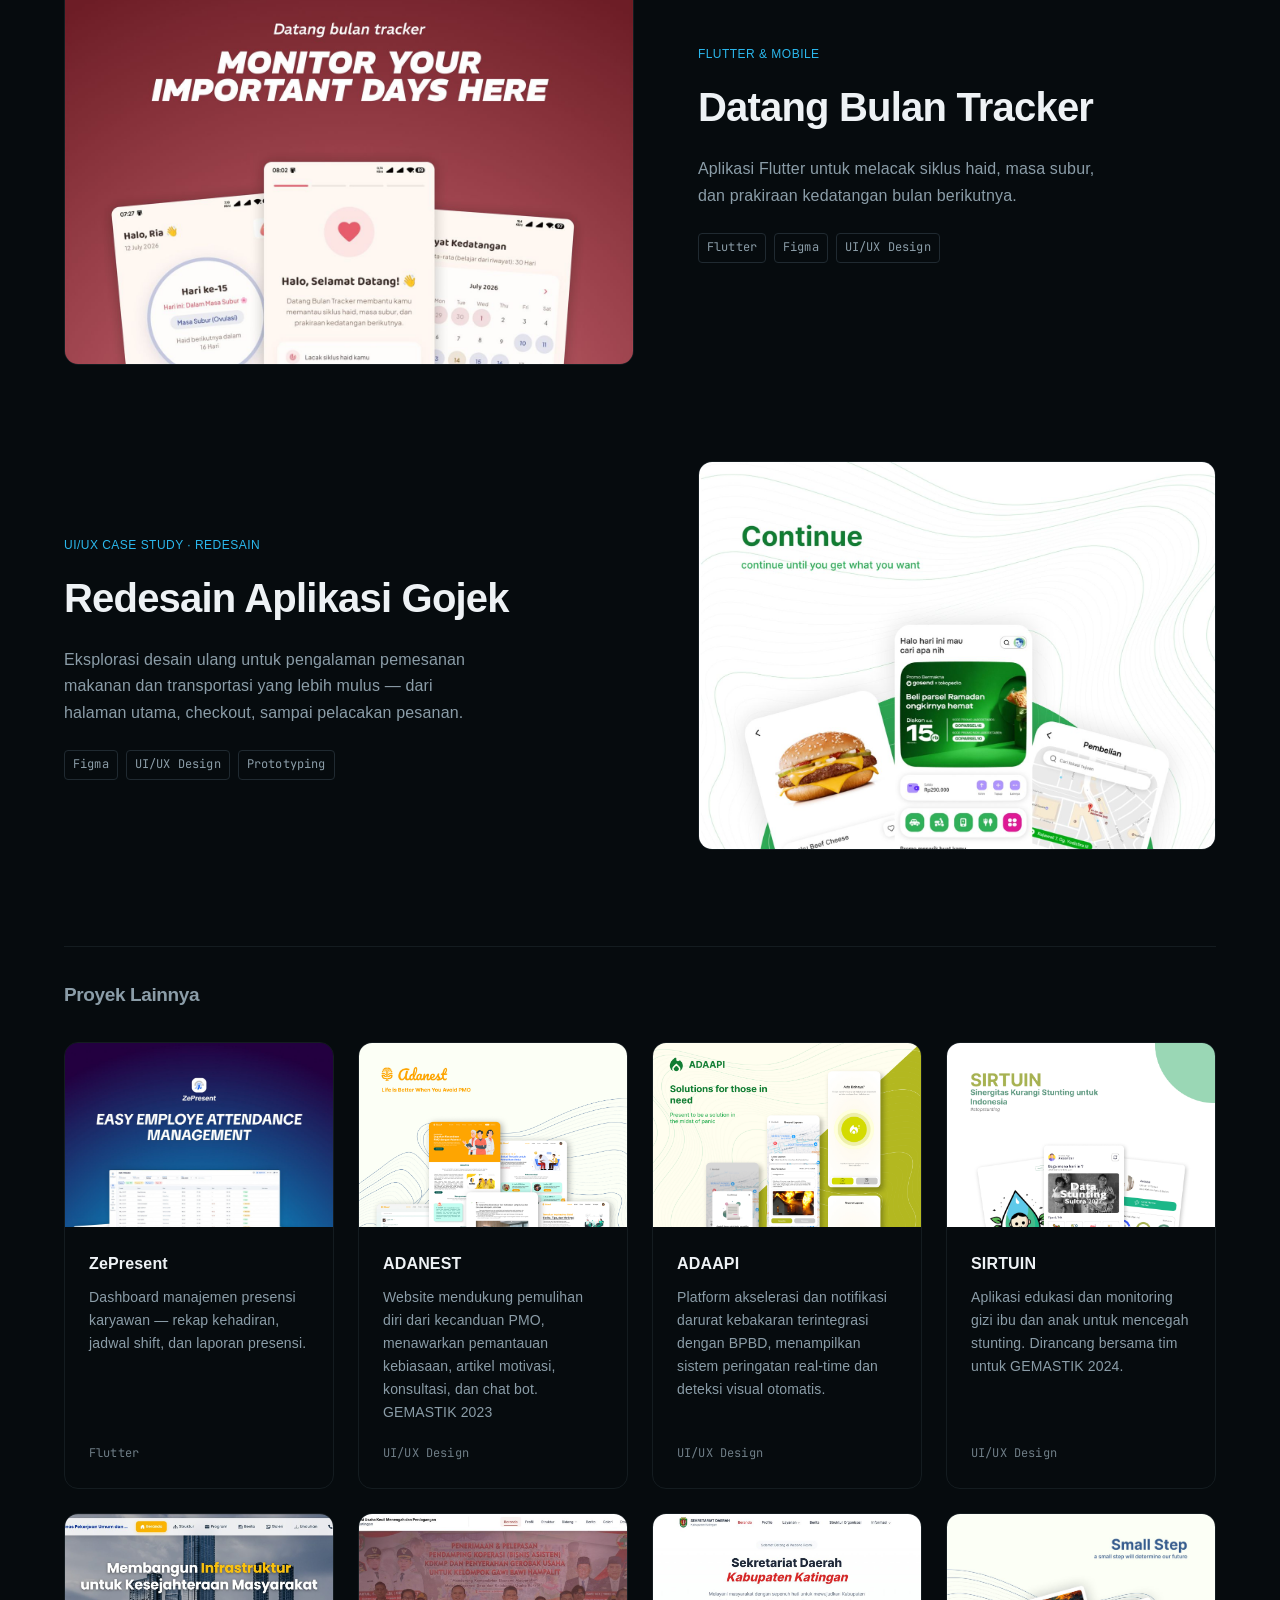
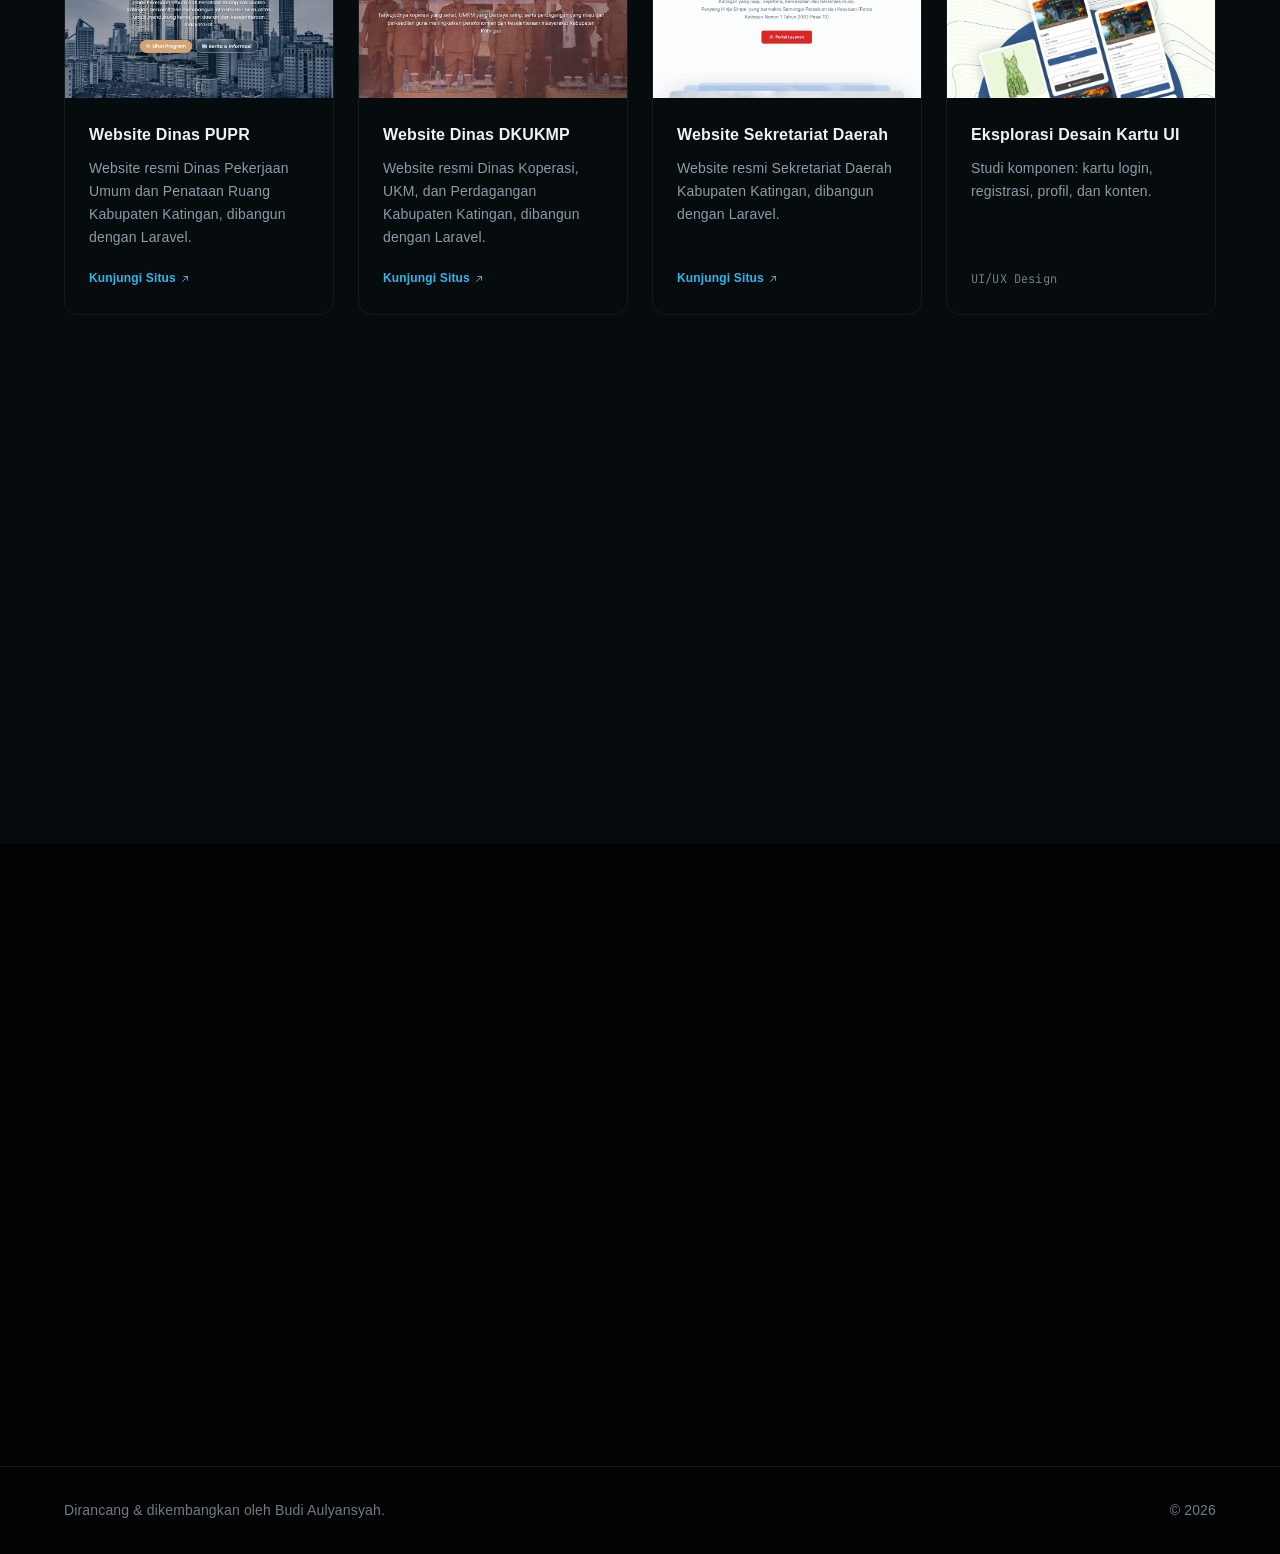
==== commit e20782c9: "Initial commit: Budi Aulyansyah portfolio site Static multi-page portfolio (index + projects) coveri" ====
--- a/projects.html
+++ b/projects.html
@@ -84,7 +84,7 @@
           <div class="project-row__content">
             <span class="project-row__category" data-i18n="projects.zeflow.category">Flutter &amp; Mobile</span>
             <h3 data-i18n="projects.zeflow.title">ZeFlow</h3>
-            <p data-i18n="projects.zeflow.desc">Aplikasi manajemen keuangan pribadi — mencatat pemasukan, pengeluaran, dan anggaran bulanan, terhubung ke rekening bank dan e-wallet. Dirancang dan dibangun sendiri dengan Flutter.</p>
+            <p data-i18n="projects.zeflow.desc">Aplikasi pencatatan pengeluaran dan manajemen keuangan pribadi — mencatat pemasukan, pengeluaran, dan anggaran bulanan, dengan notifikasi bank yang otomatis mencatat setiap transaksi. Dirancang dan dibangun sendiri dengan Flutter.</p>
             <ul class="project-row__tools">
               <li>Flutter</li><li>Figma</li><li>UI/UX Design</li>
             </ul>
@@ -145,7 +145,7 @@
           </div>
           <div class="project-mini__body">
             <h4 data-i18n="projects.zepresent.title">ZePresent</h4>
-            <p data-i18n="projects.zepresent.desc">Dashboard manajemen presensi karyawan — rekap kehadiran, jadwal shift, terintegrasi perangkat fingerprint.</p>
+            <p data-i18n="projects.zepresent.desc">Dashboard manajemen presensi karyawan — rekap kehadiran, jadwal shift, dan laporan presensi.</p>
             <span class="project-mini__tag">Flutter</span>
           </div>
         </article>
@@ -156,7 +156,7 @@
           </div>
           <div class="project-mini__body">
             <h4 data-i18n="projects.adanest.title">ADANEST</h4>
-            <p data-i18n="projects.adanest.desc">Website Mendukung pemulihan diri dari kecancuan PMO, Menawarkan pemantauan kebiasaan, Artikel Motivasi, Konsultasi, dan Chat bot. GEMASTIK 2023</p>
+            <p data-i18n="projects.adanest.desc">Website mendukung pemulihan diri dari kecanduan PMO, menawarkan pemantauan kebiasaan, artikel motivasi, konsultasi, dan chat bot. GEMASTIK 2023</p>
             <span class="project-mini__tag">UI/UX Design</span>
           </div>
         </article>
@@ -253,12 +253,9 @@
       <h2 class="contact__heading" data-reveal data-i18n="contact.heading">Mari Terhubung</h2>
       <p class="contact__lead" data-reveal data-i18n="contact.lead">Sedang mencari UI/UX Designer atau Front-end Developer? Saya siap ngobrol.</p>
 
-      <a href="mailto:budi.placeholder@email.com" class="contact__email" data-reveal data-i18n="contact.emailValue">[email@domain.com]</a>
+      <a href="mailto:budiaat25@gmail.com" class="contact__email" data-reveal data-i18n="contact.emailValue">budiaat25@gmail.com</a>
 
       <div class="contact__socials" data-reveal>
-        <a href="#" class="social-link" aria-label="LinkedIn">
-          <svg width="20" height="20" viewBox="0 0 24 24" fill="none" aria-hidden="true"><path d="M6.94 5a1.94 1.94 0 11-3.88 0 1.94 1.94 0 013.88 0zM3.4 8.75h3.12V21H3.4V8.75zM9.5 8.75h2.99v1.68h.04c.42-.79 1.44-1.62 2.96-1.62 3.16 0 3.75 2.08 3.75 4.79V21h-3.12v-5.72c0-1.36-.02-3.12-1.9-3.12-1.9 0-2.2 1.48-2.2 3.02V21H9.5V8.75z" stroke="currentColor" stroke-width="0.6" fill="currentColor"/></svg>
-        </a>
         <a href="https://github.com/myZeez?tab=repositories" class="social-link" aria-label="GitHub">
           <svg width="20" height="20" viewBox="0 0 24 24" fill="none" aria-hidden="true"><path d="M12 2a10 10 0 00-3.16 19.49c.5.09.68-.22.68-.48v-1.7c-2.78.6-3.37-1.34-3.37-1.34-.46-1.16-1.11-1.47-1.11-1.47-.9-.62.07-.6.07-.6 1 .07 1.53 1.03 1.53 1.03.9 1.52 2.34 1.08 2.91.83.09-.65.35-1.09.63-1.34-2.22-.25-4.56-1.11-4.56-4.94 0-1.09.39-1.98 1.03-2.68-.1-.25-.45-1.27.1-2.65 0 0 .84-.27 2.75 1.02a9.58 9.58 0 015 0c1.91-1.3 2.75-1.02 2.75-1.02.55 1.38.2 2.4.1 2.65.64.7 1.03 1.59 1.03 2.68 0 3.84-2.34 4.68-4.57 4.93.36.31.68.92.68 1.85v2.74c0 .27.18.58.69.48A10 10 0 0012 2z" stroke="currentColor" stroke-width="0.6" fill="currentColor"/></svg>
         </a>
--- a/style.css
+++ b/style.css
@@ -589,6 +589,30 @@
 }
 .hero__name-line { display: block; }
 
+/* Mobile/tablet: the name overlaps the photo's already-faded bottom edge —
+   pulled to the front of .hero__content and lifted up so it reads as one
+   composition with the portrait instead of a separate block beneath it.
+   The rest of the content column centers to match. */
+@media (max-width: 1023px) {
+  .hero__content { align-items: center; }
+
+  .hero__name {
+    order: -1;
+    align-self: center;
+    text-align: center;
+    position: relative;
+    z-index: 1;
+    margin-top: -7rem;
+  }
+
+  .hero__title,
+  .hero__tagline { text-align: center; }
+
+  .hero__actions { justify-content: center; }
+
+  .hero__readout { justify-content: center; }
+}
+
 .hero__title {
   font-size: var(--text-lg);
   color: var(--sapphire-bright);
@@ -648,35 +672,6 @@
   z-index: -1;
 }
 
-/* Glass display case — a single, purposeful glass moment behind the
-   portrait. Reacts to cursor position (light hitting glass) rather than
-   sitting as decorative blur; that reactivity is what earns it. */
-.hero__glass {
-  position: absolute;
-  inset: 4% 6%;
-  border-radius: var(--radius-lg);
-  background: linear-gradient(160deg, oklch(0.96 0.006 235 / 0.07), oklch(0.96 0.006 235 / 0.015) 55%);
-  backdrop-filter: blur(18px) saturate(140%);
-  -webkit-backdrop-filter: blur(18px) saturate(140%);
-  border: 1px solid oklch(0.96 0.006 235 / 0.14);
-  box-shadow:
-    inset 0 1px 0 oklch(0.96 0.006 235 / 0.16),
-    inset 0 -1px 0 oklch(0 0 0 / 0.3);
-  overflow: hidden;
-  --mx: 50%;
-  --my: 30%;
-}
-
-.hero__glass::after {
-  content: '';
-  position: absolute;
-  inset: 0;
-  background: radial-gradient(320px circle at var(--mx) var(--my), oklch(0.96 0.006 235 / 0.16), transparent 60%);
-  opacity: 0;
-  transition: opacity var(--duration-base) var(--ease-out-quart);
-}
-.hero__figure:hover .hero__glass::after { opacity: 1; }
-
 .hero__portrait {
   position: relative;
   width: 100%;
@@ -711,7 +706,9 @@
   50% { transform: translateY(4px); }
 }
 
-@media (max-height: 700px) {
+/* Hidden on short viewports (cramped vertically) and on mobile/tablet widths,
+   where the centered content stack now runs tall enough to collide with it. */
+@media (max-height: 700px), (max-width: 1023px) {
   .scroll-cue { display: none; }
 }
 
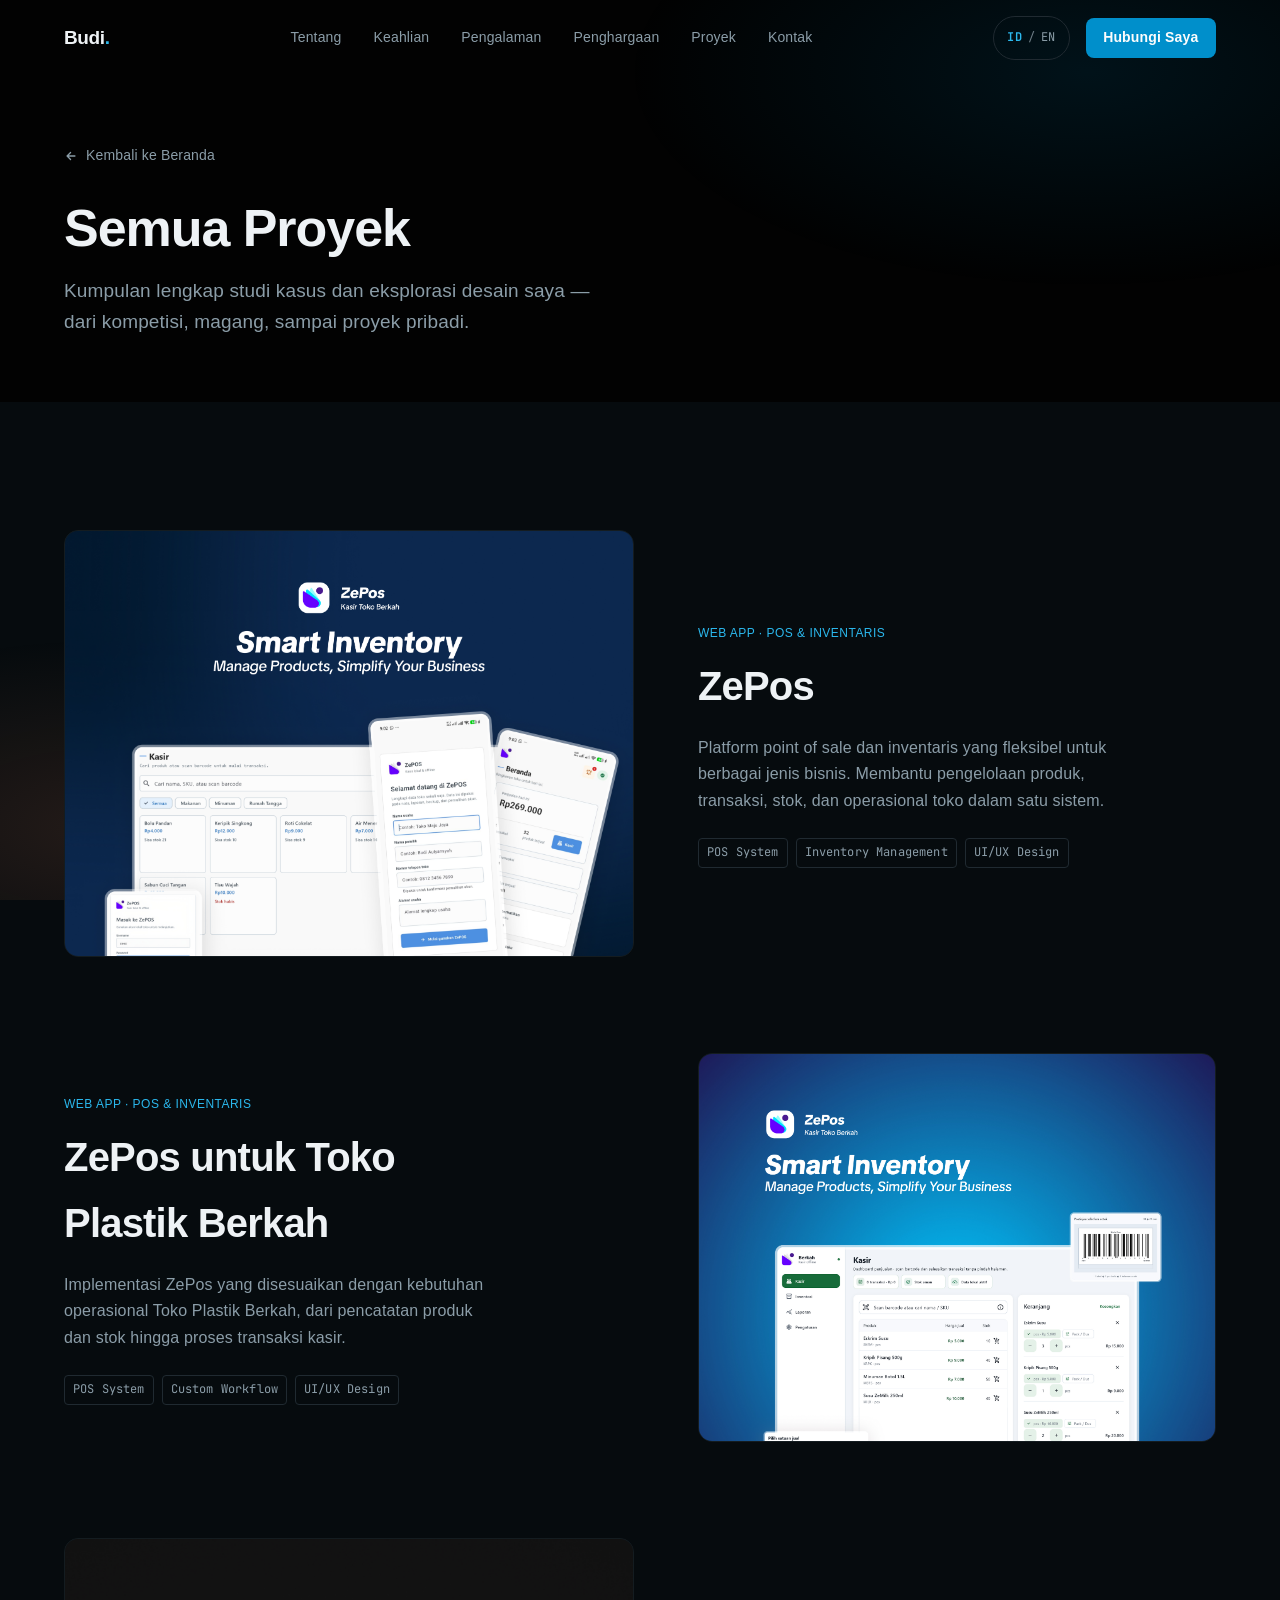
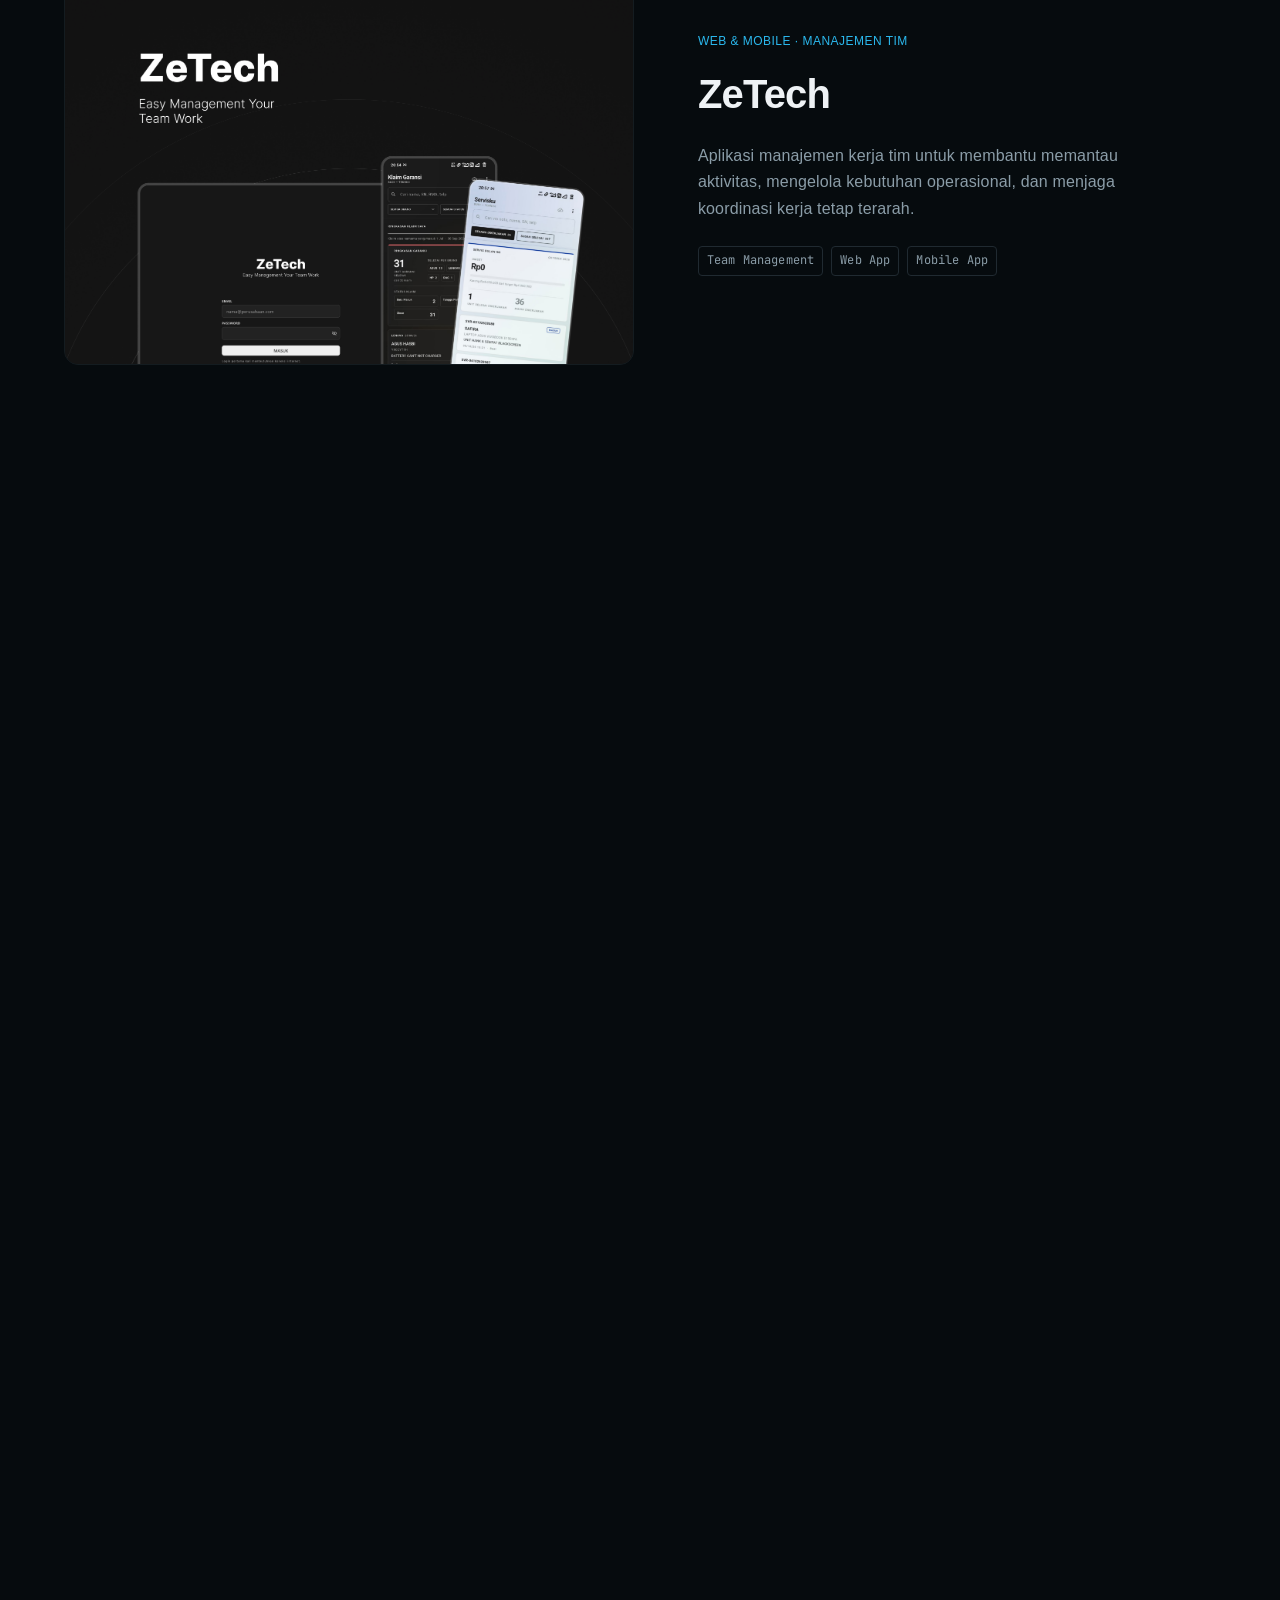
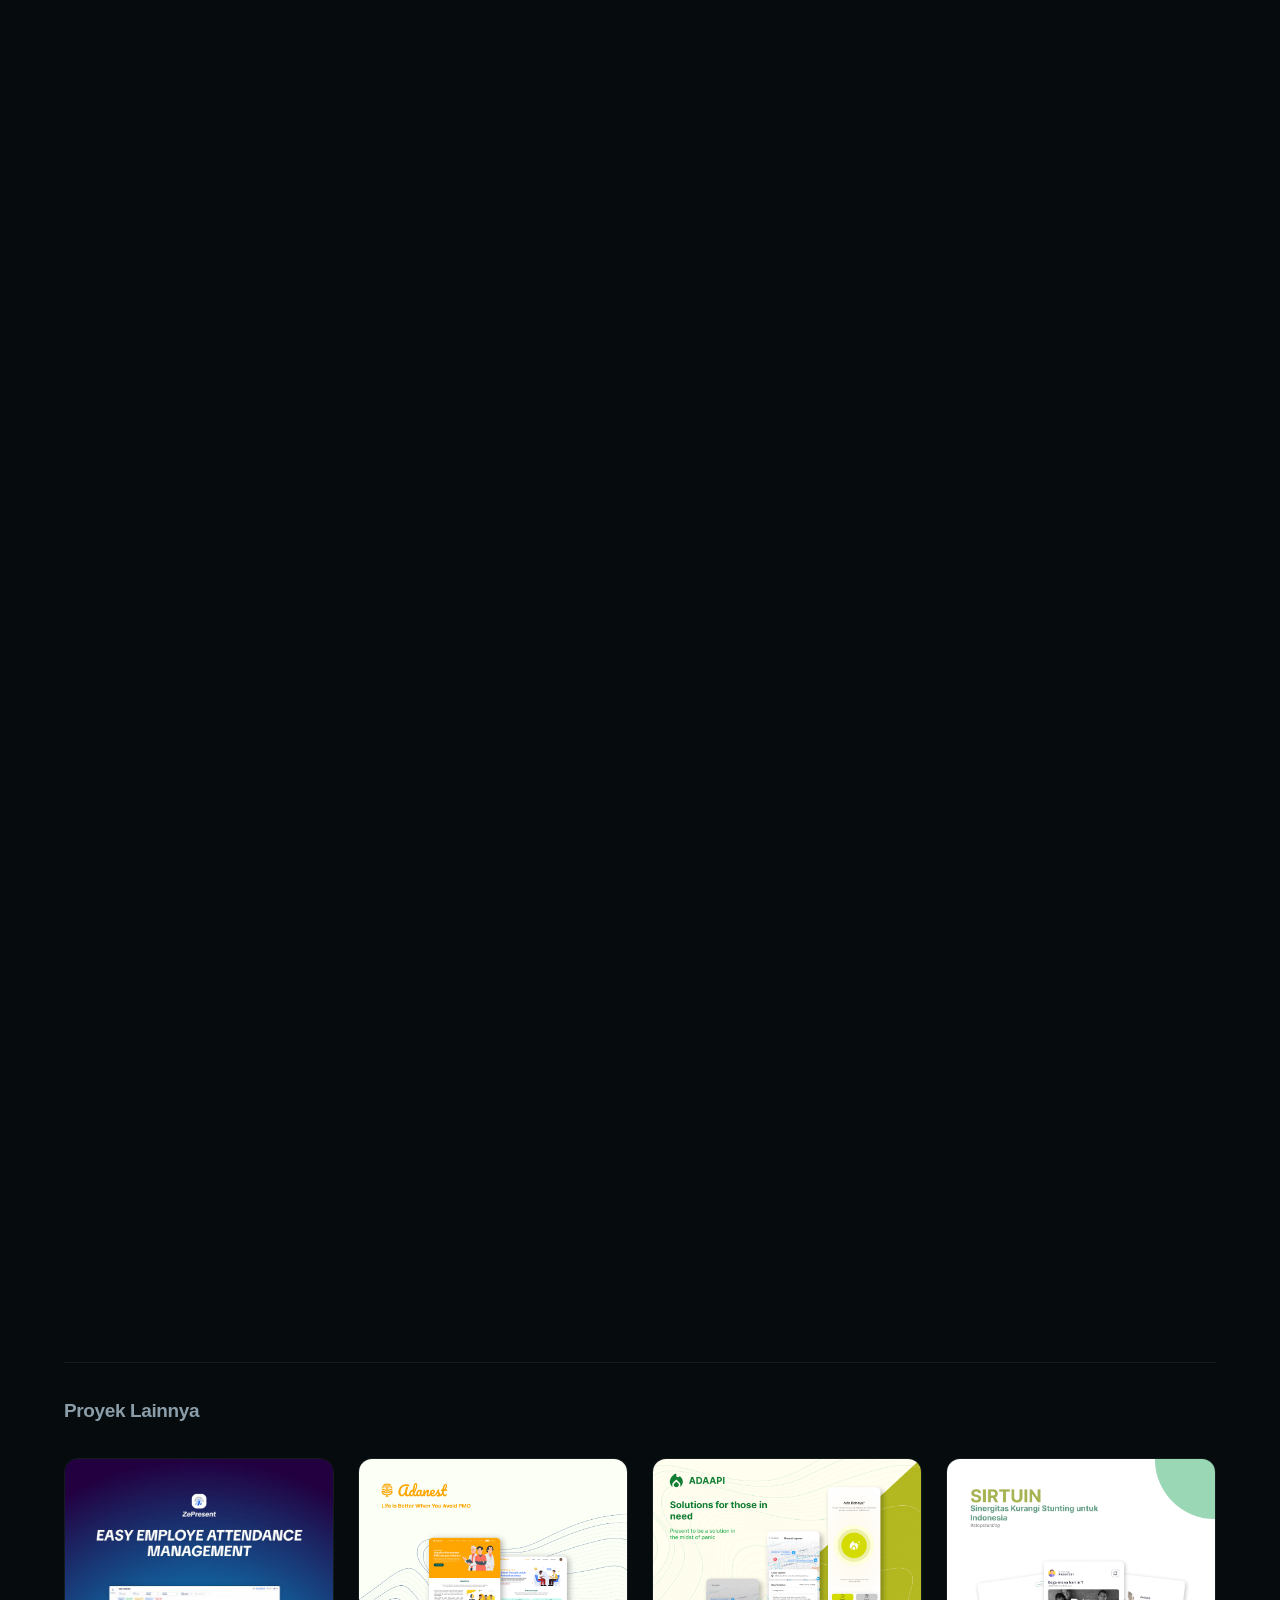
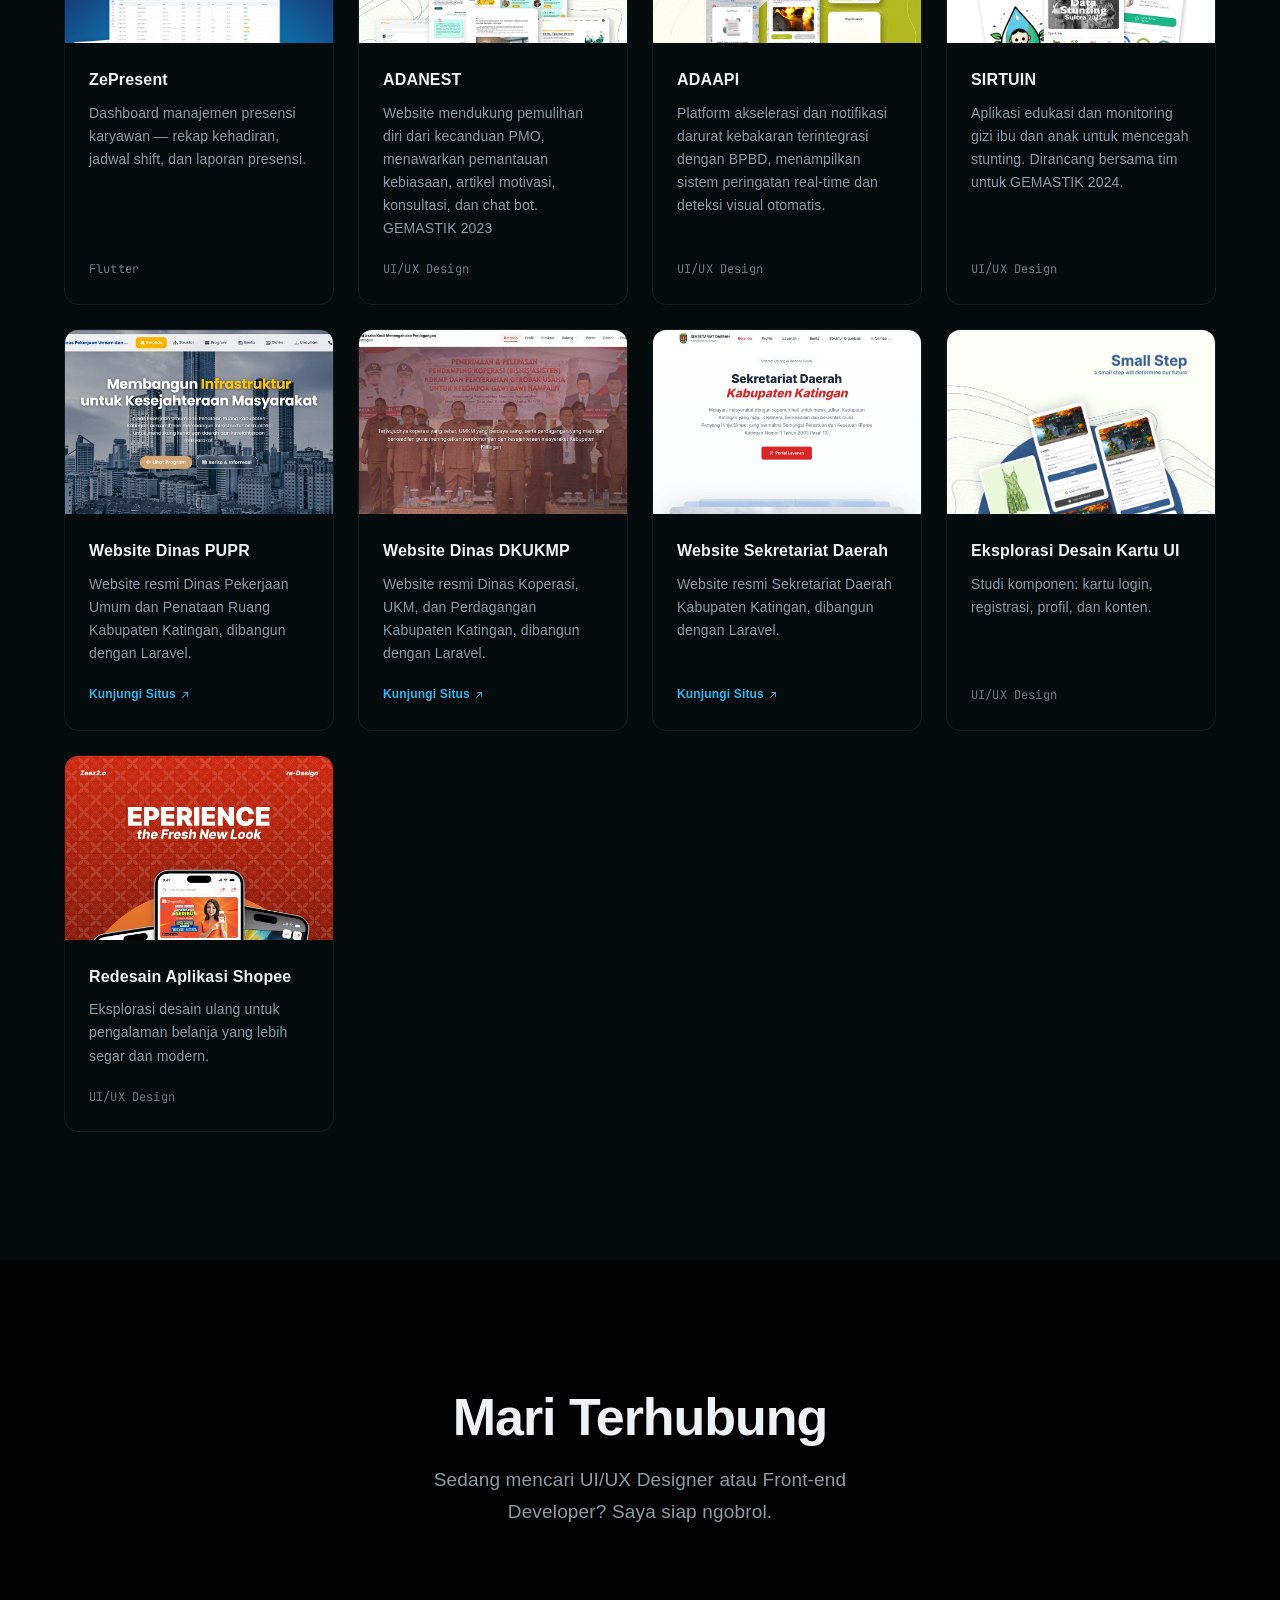
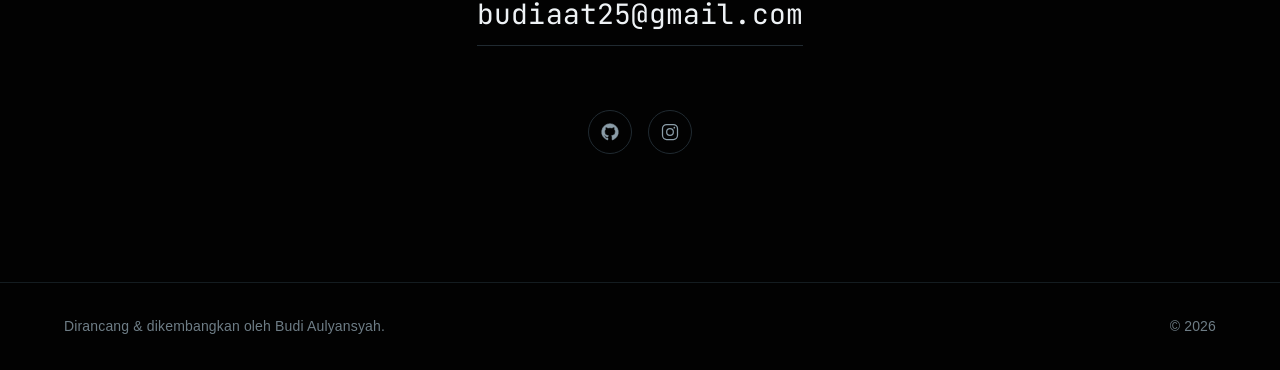
==== commit dc863dec: "Highlight latest portfolio projects" ====
--- a/projects.html
+++ b/projects.html
@@ -79,6 +79,54 @@
       <div class="project-list">
         <article class="project-row" data-reveal>
           <div class="project-row__visual project-row__visual--photo">
+            <img src="assets/project-new/ZePos.jpg" alt="Tampilan ZePos, platform inventaris dan kasir yang fleksibel untuk berbagai jenis bisnis" width="3607" height="3607" loading="lazy">
+          </div>
+          <div class="project-row__content">
+            <span class="project-row__category" data-i18n="projects.zepos.category">Web App · POS &amp; Inventaris</span>
+            <h3 data-i18n="projects.zepos.title">ZePos</h3>
+            <p data-i18n="projects.zepos.desc">Platform point of sale dan inventaris yang fleksibel untuk berbagai jenis bisnis. Membantu pengelolaan produk, transaksi, stok, dan operasional toko dalam satu sistem.</p>
+            <ul class="project-row__tools"><li>POS System</li><li>Inventory Management</li><li>UI/UX Design</li></ul>
+          </div>
+        </article>
+
+        <article class="project-row project-row--reverse" data-reveal>
+          <div class="project-row__visual project-row__visual--photo">
+            <img src="assets/project-new/ZePos-For Toko Plastik Berkah.jpg" alt="Tampilan ZePos yang disesuaikan untuk operasional Toko Plastik Berkah" width="3607" height="3607" loading="lazy">
+          </div>
+          <div class="project-row__content">
+            <span class="project-row__category" data-i18n="projects.zeposBerkah.category">Web App · POS &amp; Inventaris</span>
+            <h3 data-i18n="projects.zeposBerkah.title">ZePos untuk Toko Plastik Berkah</h3>
+            <p data-i18n="projects.zeposBerkah.desc">Implementasi ZePos yang disesuaikan dengan kebutuhan operasional Toko Plastik Berkah, dari pencatatan produk dan stok hingga proses transaksi kasir.</p>
+            <ul class="project-row__tools"><li>POS System</li><li>Custom Workflow</li><li>UI/UX Design</li></ul>
+          </div>
+        </article>
+
+        <article class="project-row" data-reveal>
+          <div class="project-row__visual project-row__visual--photo">
+            <img src="assets/project-new/Ze tech 1.jpg" alt="Tampilan ZeTech, aplikasi manajemen tim kerja" width="2943" height="2943" loading="lazy">
+          </div>
+          <div class="project-row__content">
+            <span class="project-row__category" data-i18n="projects.zetech.category">Web &amp; Mobile · Team Management</span>
+            <h3 data-i18n="projects.zetech.title">ZeTech</h3>
+            <p data-i18n="projects.zetech.desc">Aplikasi manajemen kerja tim untuk membantu memantau aktivitas, mengelola kebutuhan operasional, dan menjaga koordinasi kerja tetap terarah.</p>
+            <ul class="project-row__tools"><li>Team Management</li><li>Web App</li><li>Mobile App</li></ul>
+          </div>
+        </article>
+
+        <article class="project-row project-row--reverse" data-reveal>
+          <div class="project-row__visual project-row__visual--photo">
+            <img src="assets/project-new/SIMPATI-For SD Darussalam.jpg" alt="Tampilan SIMPATI, sistem penghubung sekolah dan orang tua untuk SD Darussalam" width="3607" height="3607" loading="lazy">
+          </div>
+          <div class="project-row__content">
+            <span class="project-row__category" data-i18n="projects.simpati.category">Web &amp; Mobile · Education</span>
+            <h3 data-i18n="projects.simpati.title">SIMPATI untuk SD Darussalam</h3>
+            <p data-i18n="projects.simpati.desc">Sistem penghubung sekolah dan orang tua yang membantu SD Darussalam memantau aktivitas kesiswaan dan menyampaikan informasi dengan lebih dekat.</p>
+            <ul class="project-row__tools"><li>Education Platform</li><li>Web App</li><li>Mobile App</li></ul>
+          </div>
+        </article>
+
+        <article class="project-row" data-reveal>
+          <div class="project-row__visual project-row__visual--photo">
             <img src="assets/projects/zeflow-cover.jpg" alt="Tampilan aplikasi ZeFlow — dashboard saldo, anggaran bulanan, dan riwayat pengeluaran" width="1000" height="1000" loading="lazy">
           </div>
           <div class="project-row__content">
--- a/style.css
+++ b/style.css
@@ -765,6 +765,35 @@
 }
 
 /* ==========================================================================
+   Quote
+   ========================================================================== */
+
+.quote { padding-block: var(--space-3xl); }
+
+.quote__text {
+  max-width: 44rem;
+  margin-inline: auto;
+  text-align: center;
+}
+
+.quote__mark {
+  display: block;
+  width: 2.5rem;
+  height: 2px;
+  margin: 0 auto var(--space-lg);
+  background: var(--sapphire);
+  border-radius: var(--radius-full);
+}
+
+.quote__text p {
+  font-size: clamp(1.5rem, 1.3rem + 1.2vw, 2.25rem);
+  line-height: var(--lh-heading);
+  letter-spacing: var(--tracking-tight);
+  color: var(--ink);
+  text-wrap: balance;
+}
+
+/* ==========================================================================
    Skills
    ========================================================================== */
 
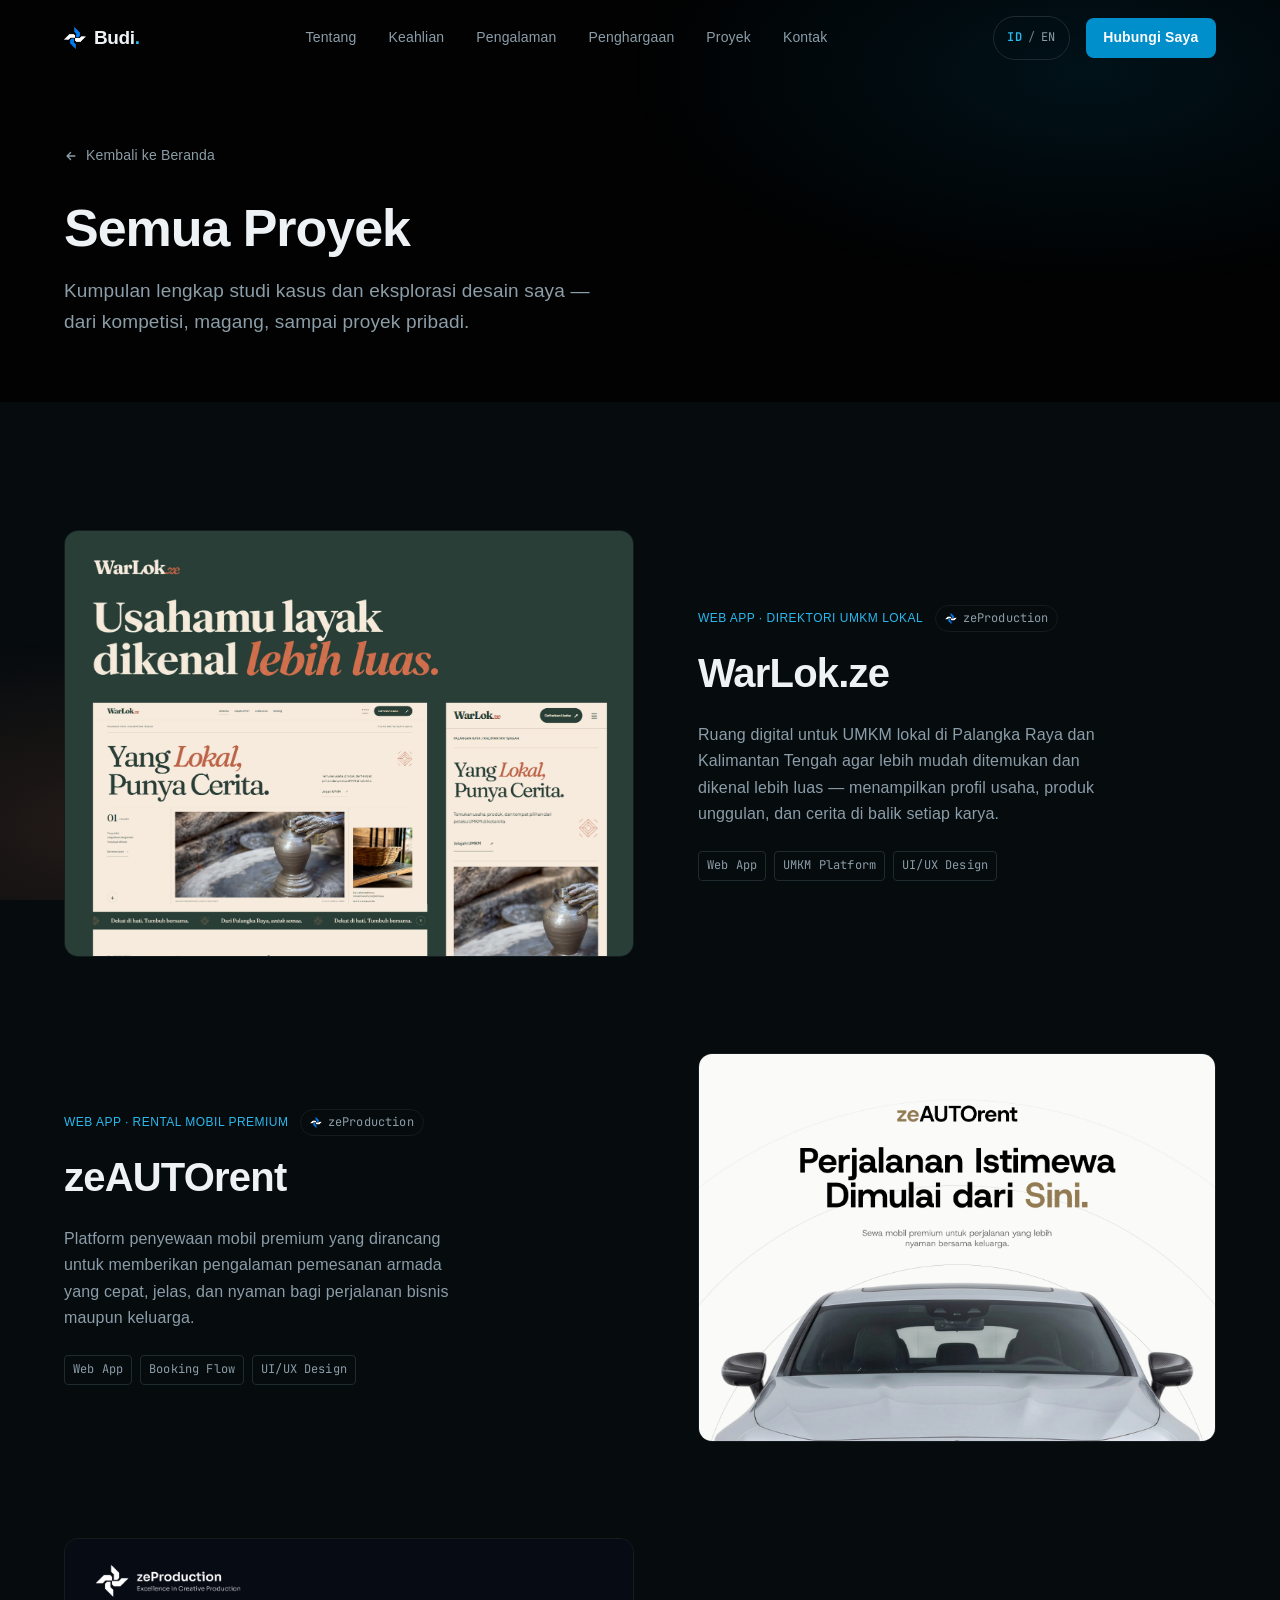
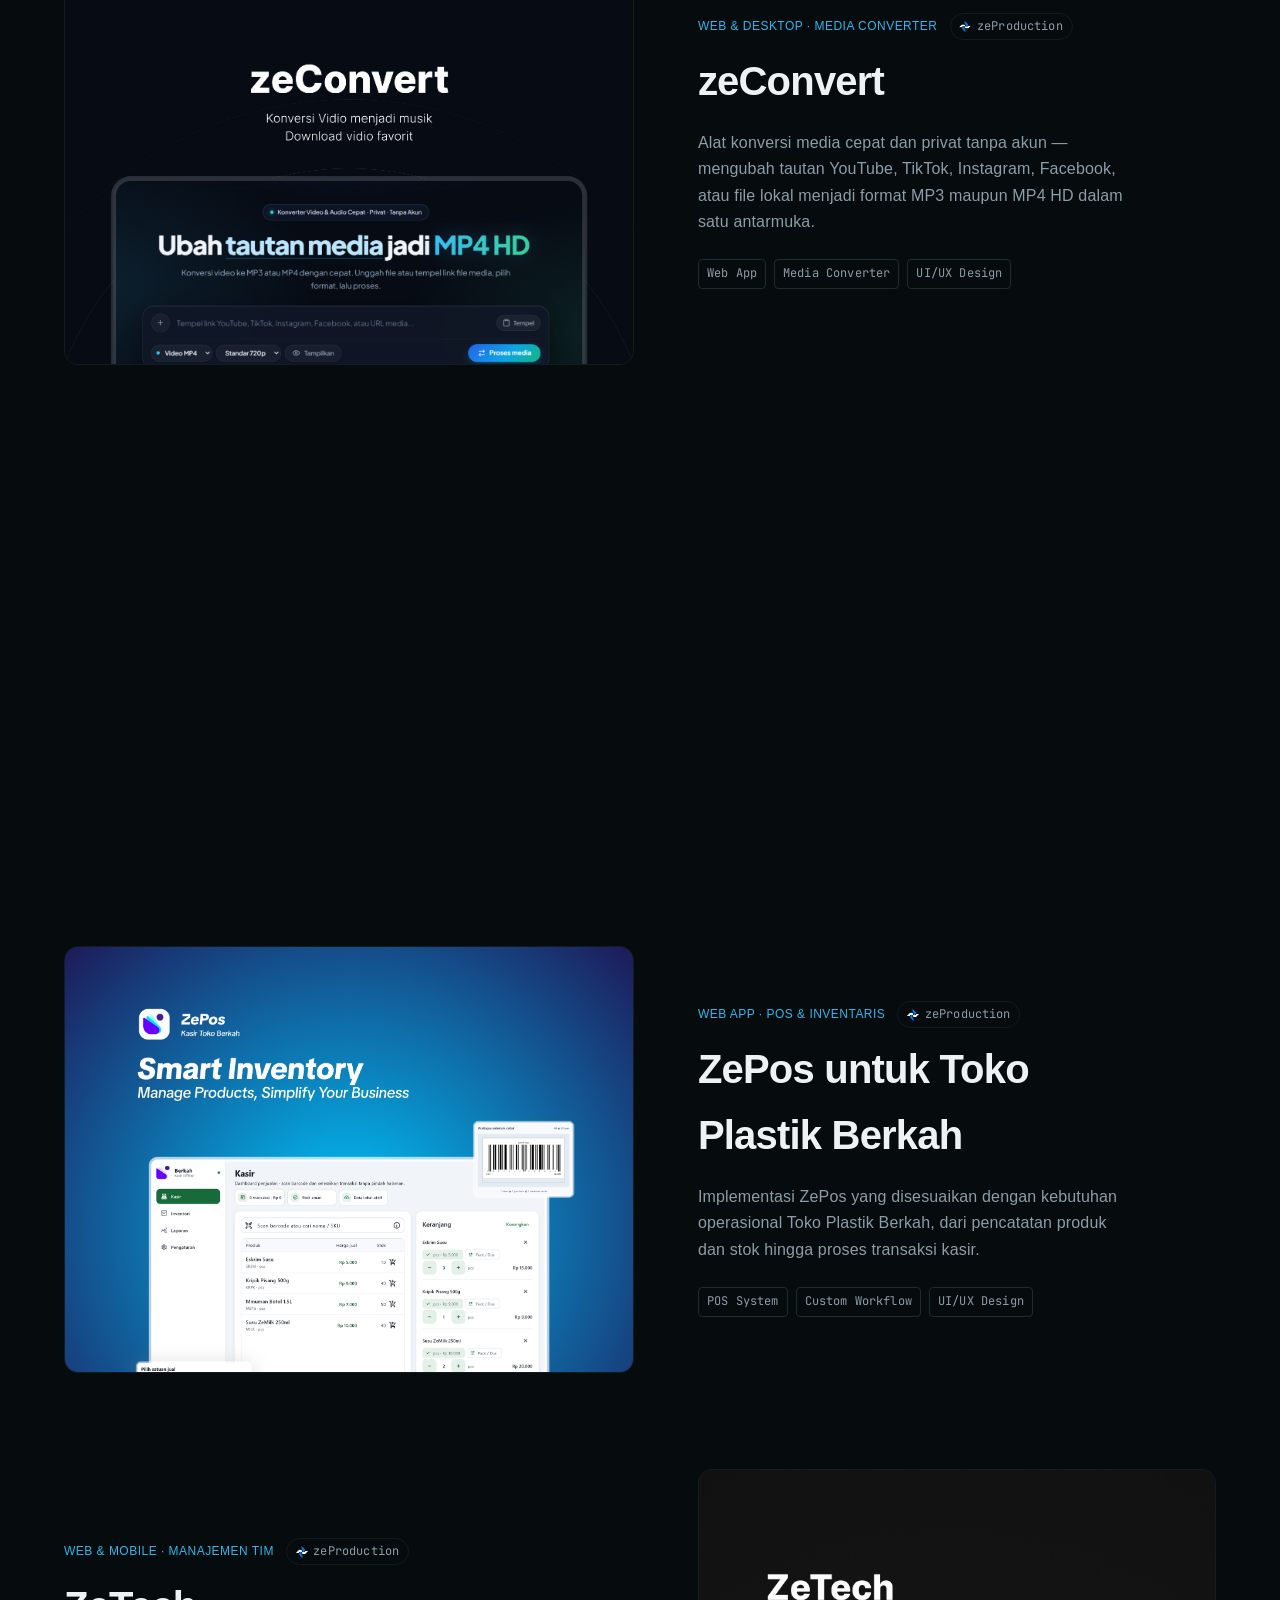
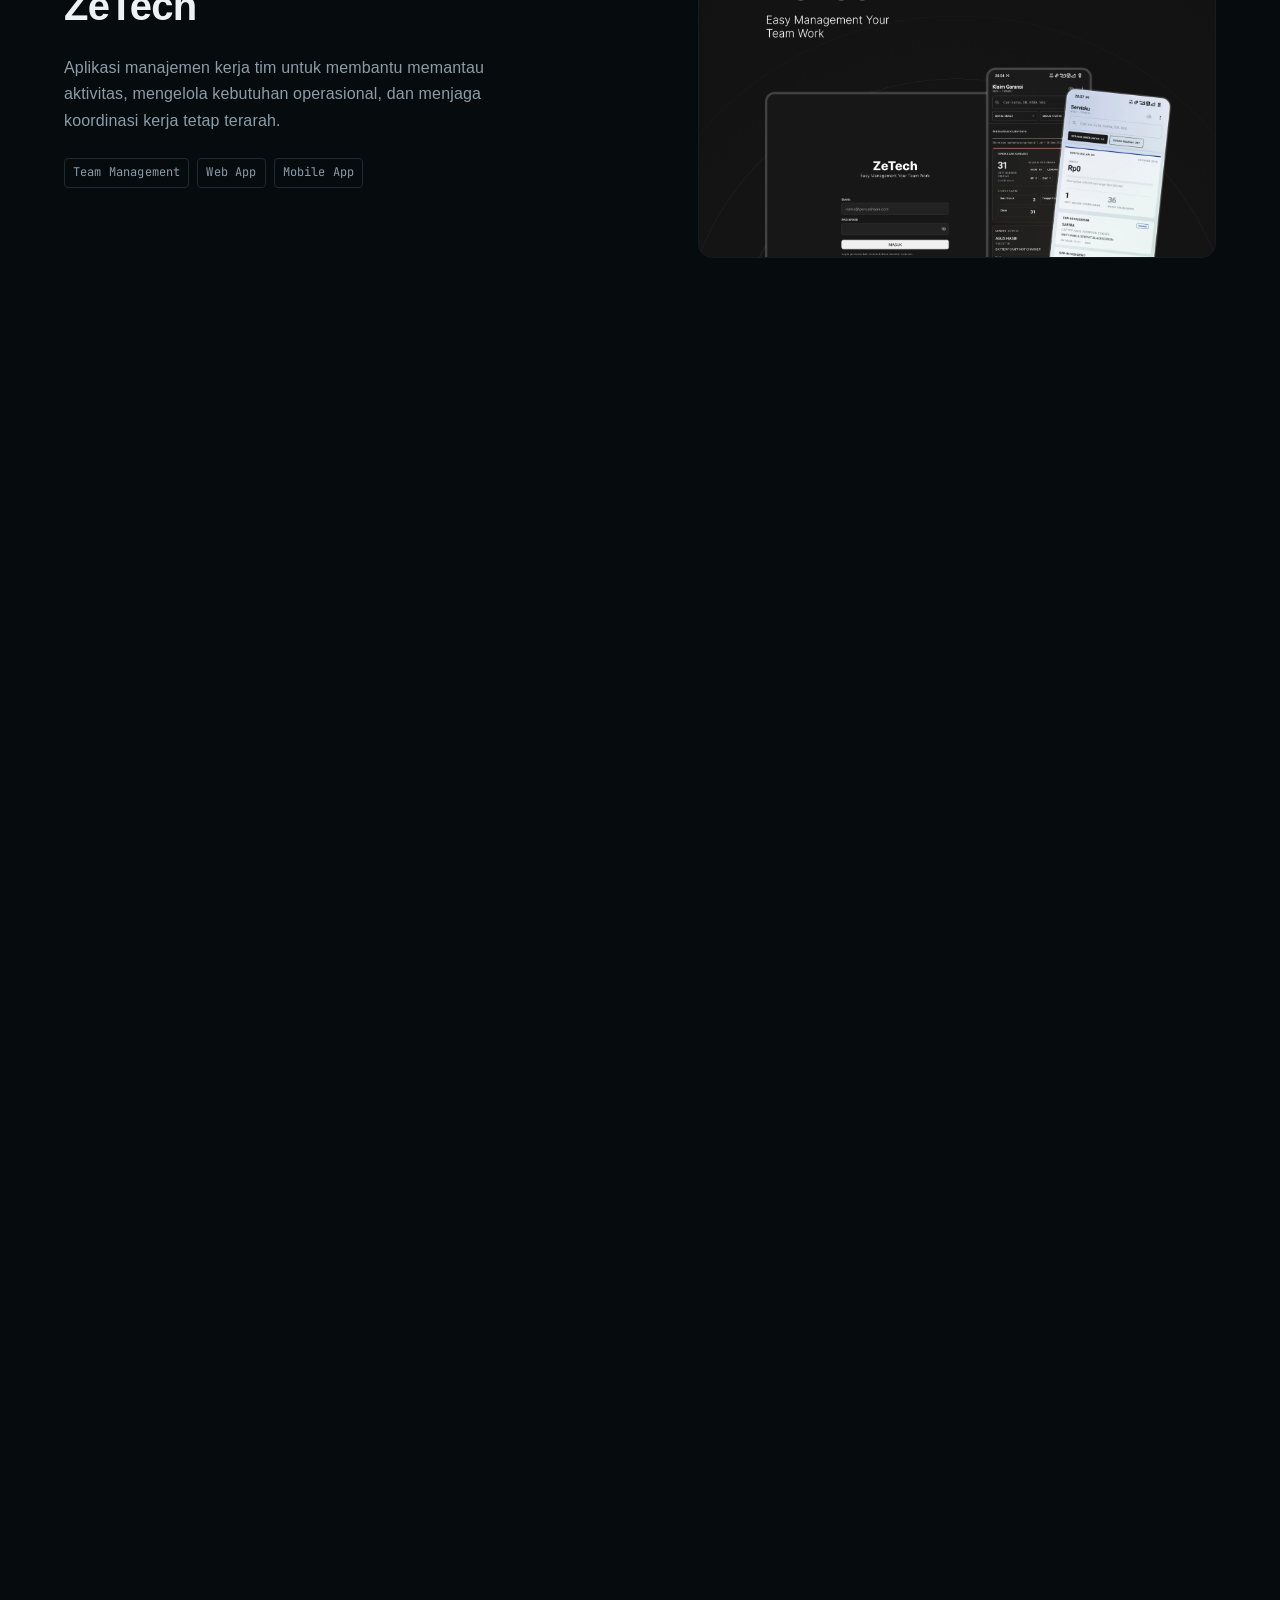
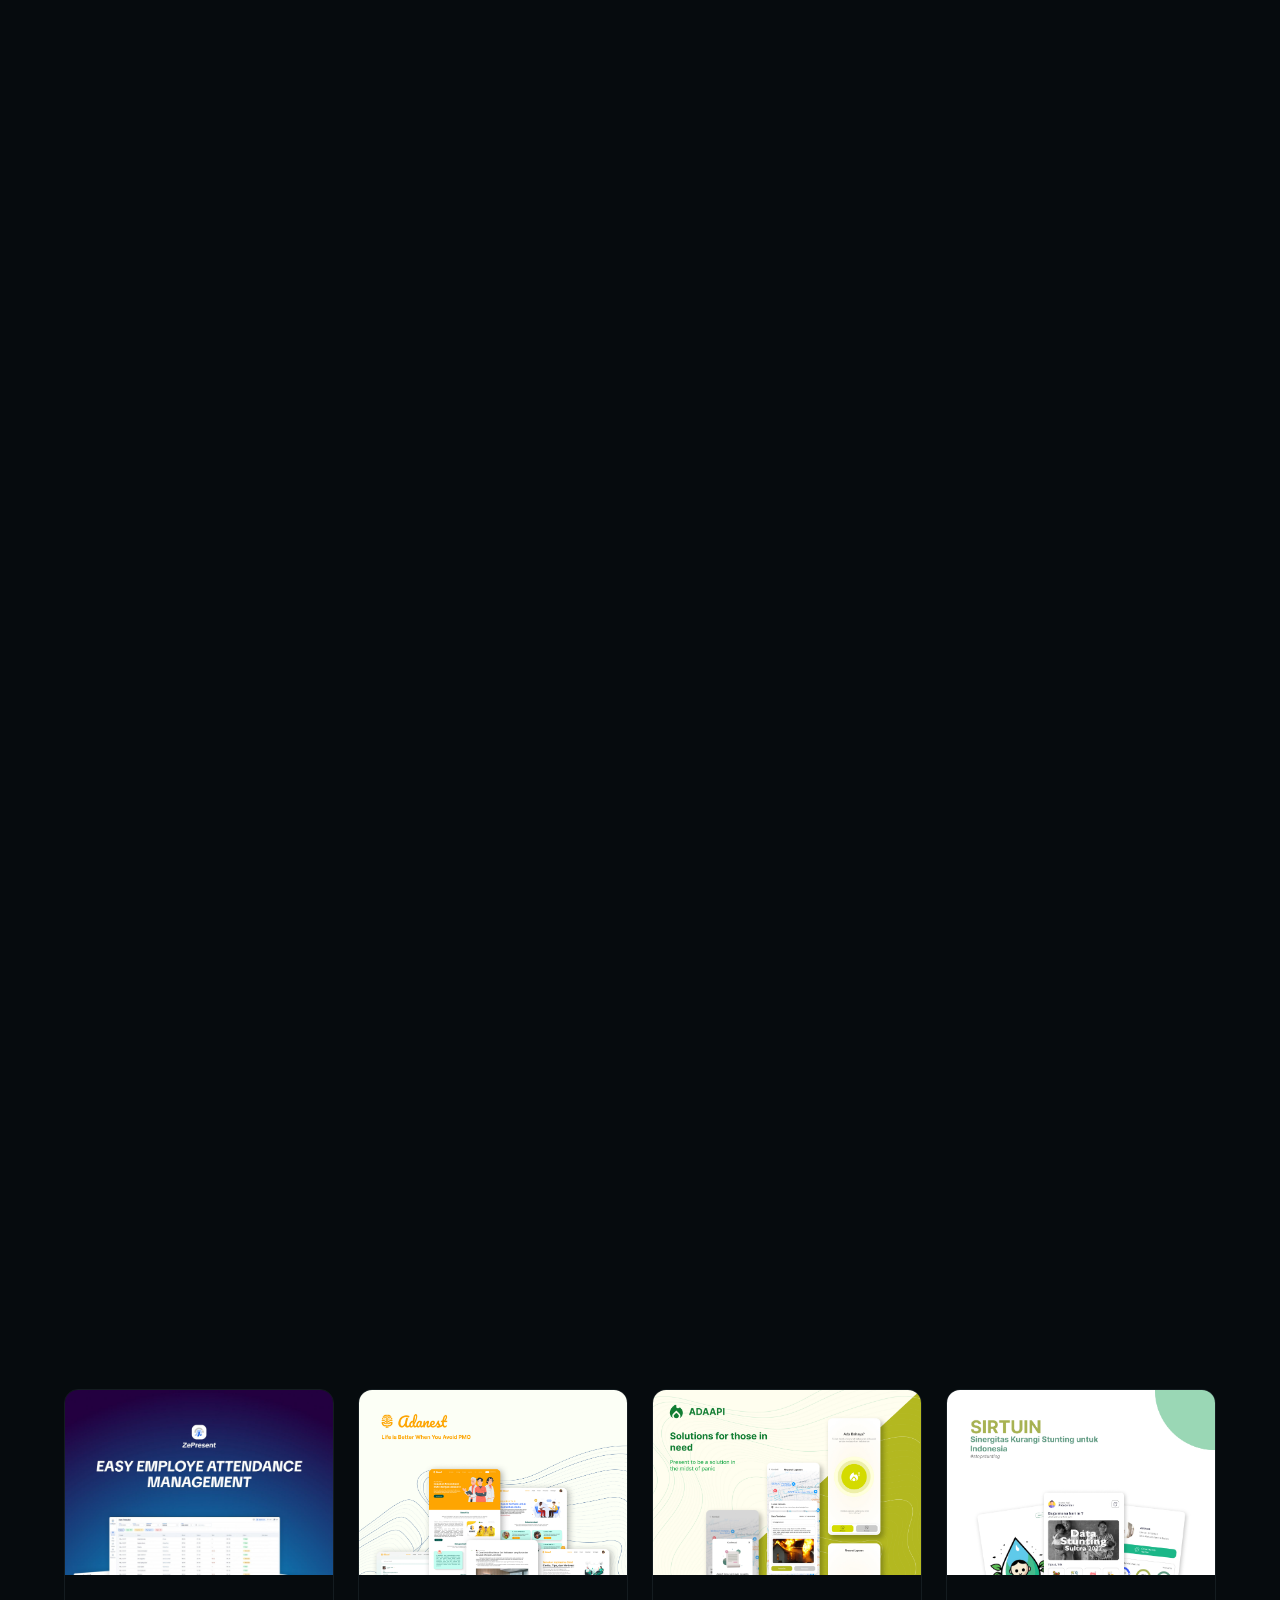
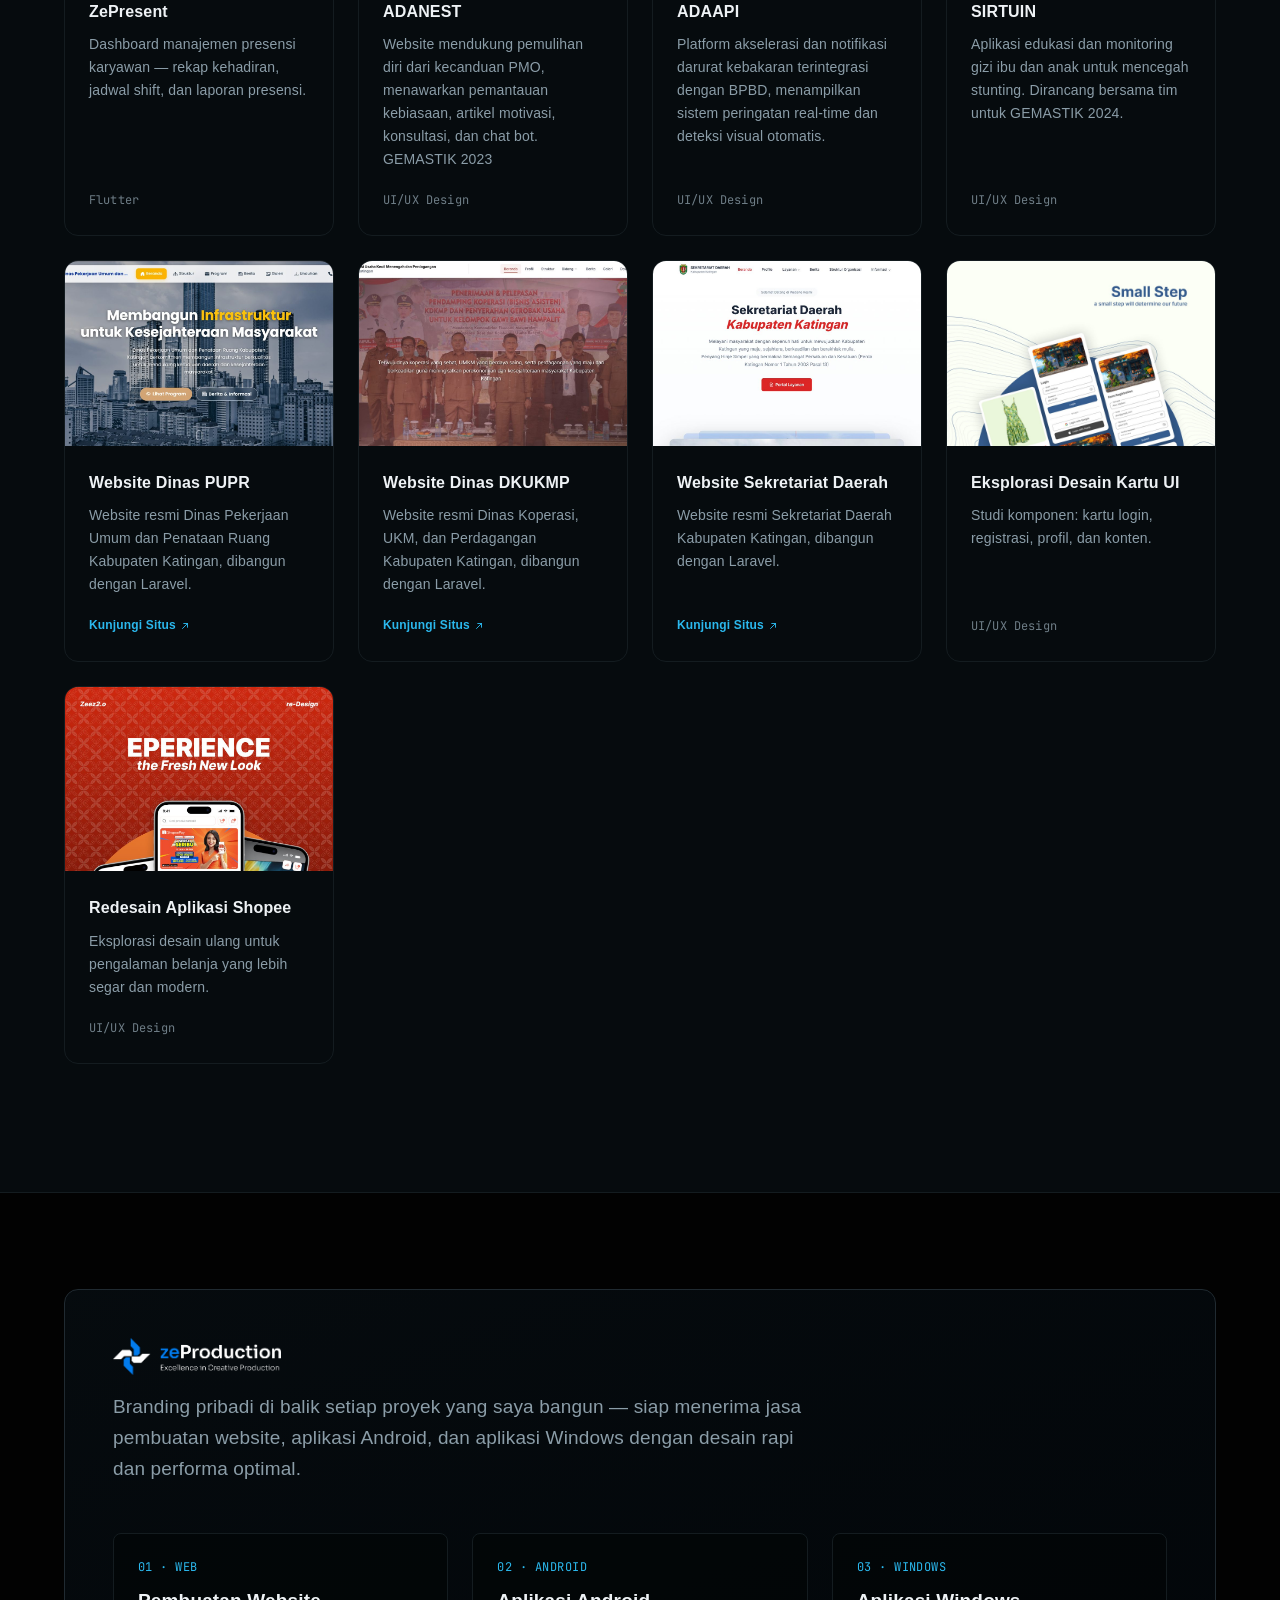
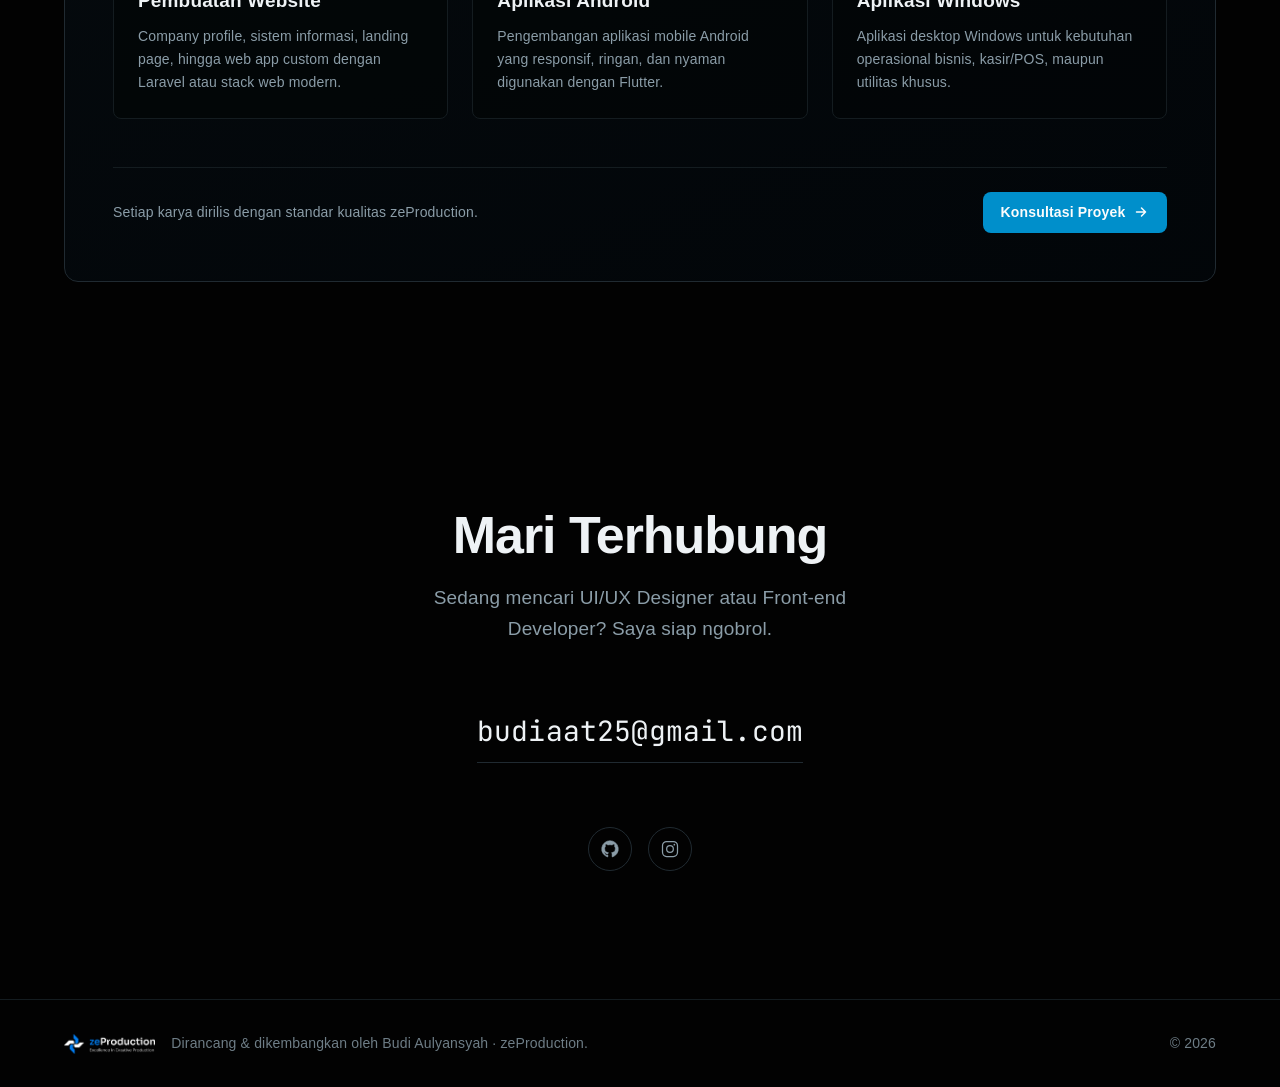
==== commit 40798644: "Add project-new-1 projects and zeProduction branding & services" ====
--- a/projects.html
+++ b/projects.html
@@ -12,7 +12,7 @@
 <link href="https://api.fontshare.com/v2/css?f[]=switzer@400,500,600,700,900&amp;display=swap" rel="stylesheet">
 <link href="https://fonts.googleapis.com/css2?family=JetBrains+Mono:wght@400;500;600&amp;display=swap" rel="stylesheet">
 <link rel="stylesheet" href="style.css">
-<link rel="icon" href="data:image/svg+xml,%3Csvg xmlns='http://www.w3.org/2000/svg' viewBox='0 0 100 100'%3E%3Crect width='100' height='100' rx='20' fill='%23090a0d'/%3E%3Ctext x='50' y='68' font-size='58' font-family='Georgia,serif' fill='%234f8ef7' text-anchor='middle'%3EB%3C/text%3E%3C/svg%3E">
+<link rel="icon" type="image/png" href="LOGO WARNA.png">
 </head>
 <body>
 
@@ -25,7 +25,10 @@
 
 <header class="nav" id="nav">
   <div class="nav__inner">
-    <a href="index.html" class="nav__mark">Budi<span class="nav__mark-dot">.</span></a>
+    <a href="index.html" class="nav__mark">
+      <img src="LOGO WARNA.png" alt="" width="22" height="22" class="nav__mark-logo">
+      <span>Budi<span class="nav__mark-dot">.</span></span>
+    </a>
 
     <nav class="nav__links" aria-label="Navigasi utama">
       <a href="index.html#about" data-i18n="nav.about">Tentang</a>
@@ -79,58 +82,117 @@
       <div class="project-list">
         <article class="project-row" data-reveal>
           <div class="project-row__visual project-row__visual--photo">
+            <img src="assets/project-new-1/Warlok 2.jpg" alt="Tampilan WarLok.ze, ruang digital untuk UMKM lokal di Palangka Raya dan Kalimantan Tengah" width="2943" height="2943" loading="lazy">
+          </div>
+          <div class="project-row__content">
+            <div class="project-row__meta">
+              <span class="project-row__category" data-i18n="projects.warlok.category">Web App · Direktori UMKM Lokal</span>
+              <span class="project-row__brand"><img src="LOGO WARNA.png" alt="" width="12" height="12" loading="lazy"> zeProduction</span>
+            </div>
+            <h3 data-i18n="projects.warlok.title">WarLok.ze</h3>
+            <p data-i18n="projects.warlok.desc">Ruang digital untuk UMKM lokal di Palangka Raya dan Kalimantan Tengah agar lebih mudah ditemukan dan dikenal lebih luas — menampilkan profil usaha, produk unggulan, dan cerita di balik setiap karya.</p>
+            <ul class="project-row__tools"><li>Web App</li><li>UMKM Platform</li><li>UI/UX Design</li></ul>
+          </div>
+        </article>
+
+        <article class="project-row project-row--reverse" data-reveal>
+          <div class="project-row__visual project-row__visual--photo">
+            <img src="assets/project-new-1/zeAuro 1.jpg" alt="Tampilan zeAUTOrent, platform penyewaan mobil premium" width="2943" height="2943" loading="lazy">
+          </div>
+          <div class="project-row__content">
+            <div class="project-row__meta">
+              <span class="project-row__category" data-i18n="projects.zeautorent.category">Web App · Rental Mobil Premium</span>
+              <span class="project-row__brand"><img src="LOGO WARNA.png" alt="" width="12" height="12" loading="lazy"> zeProduction</span>
+            </div>
+            <h3 data-i18n="projects.zeautorent.title">zeAUTOrent</h3>
+            <p data-i18n="projects.zeautorent.desc">Platform penyewaan mobil premium yang dirancang untuk memberikan pengalaman pemesanan armada yang cepat, jelas, dan nyaman bagi perjalanan bisnis maupun keluarga.</p>
+            <ul class="project-row__tools"><li>Web App</li><li>Booking Flow</li><li>UI/UX Design</li></ul>
+          </div>
+        </article>
+
+        <article class="project-row" data-reveal>
+          <div class="project-row__visual project-row__visual--photo">
+            <img src="assets/project-new-1/zeConvert 1.jpg" alt="Tampilan zeConvert, aplikasi konversi video ke MP3 dan MP4 HD" width="2943" height="2943" loading="lazy">
+          </div>
+          <div class="project-row__content">
+            <div class="project-row__meta">
+              <span class="project-row__category" data-i18n="projects.zeconvert.category">Web &amp; Desktop · Media Converter</span>
+              <span class="project-row__brand"><img src="LOGO WARNA.png" alt="" width="12" height="12" loading="lazy"> zeProduction</span>
+            </div>
+            <h3 data-i18n="projects.zeconvert.title">zeConvert</h3>
+            <p data-i18n="projects.zeconvert.desc">Alat konversi media cepat dan privat tanpa akun — mengubah tautan YouTube, TikTok, Instagram, Facebook, atau file lokal menjadi format MP3 maupun MP4 HD dalam satu antarmuka.</p>
+            <ul class="project-row__tools"><li>Web App</li><li>Media Converter</li><li>UI/UX Design</li></ul>
+          </div>
+        </article>
+        <article class="project-row project-row--reverse" data-reveal>
+          <div class="project-row__visual project-row__visual--photo">
             <img src="assets/project-new/ZePos.jpg" alt="Tampilan ZePos, platform inventaris dan kasir yang fleksibel untuk berbagai jenis bisnis" width="3607" height="3607" loading="lazy">
           </div>
           <div class="project-row__content">
-            <span class="project-row__category" data-i18n="projects.zepos.category">Web App · POS &amp; Inventaris</span>
+            <div class="project-row__meta">
+              <span class="project-row__category" data-i18n="projects.zepos.category">Web App · POS &amp; Inventaris</span>
+              <span class="project-row__brand"><img src="LOGO WARNA.png" alt="" width="12" height="12" loading="lazy"> zeProduction</span>
+            </div>
             <h3 data-i18n="projects.zepos.title">ZePos</h3>
             <p data-i18n="projects.zepos.desc">Platform point of sale dan inventaris yang fleksibel untuk berbagai jenis bisnis. Membantu pengelolaan produk, transaksi, stok, dan operasional toko dalam satu sistem.</p>
             <ul class="project-row__tools"><li>POS System</li><li>Inventory Management</li><li>UI/UX Design</li></ul>
           </div>
         </article>
 
-        <article class="project-row project-row--reverse" data-reveal>
+        <article class="project-row" data-reveal>
           <div class="project-row__visual project-row__visual--photo">
             <img src="assets/project-new/ZePos-For Toko Plastik Berkah.jpg" alt="Tampilan ZePos yang disesuaikan untuk operasional Toko Plastik Berkah" width="3607" height="3607" loading="lazy">
           </div>
           <div class="project-row__content">
-            <span class="project-row__category" data-i18n="projects.zeposBerkah.category">Web App · POS &amp; Inventaris</span>
+            <div class="project-row__meta">
+              <span class="project-row__category" data-i18n="projects.zeposBerkah.category">Web App · POS &amp; Inventaris</span>
+              <span class="project-row__brand"><img src="LOGO WARNA.png" alt="" width="12" height="12" loading="lazy"> zeProduction</span>
+            </div>
             <h3 data-i18n="projects.zeposBerkah.title">ZePos untuk Toko Plastik Berkah</h3>
             <p data-i18n="projects.zeposBerkah.desc">Implementasi ZePos yang disesuaikan dengan kebutuhan operasional Toko Plastik Berkah, dari pencatatan produk dan stok hingga proses transaksi kasir.</p>
             <ul class="project-row__tools"><li>POS System</li><li>Custom Workflow</li><li>UI/UX Design</li></ul>
           </div>
         </article>
 
-        <article class="project-row" data-reveal>
+        <article class="project-row project-row--reverse" data-reveal>
           <div class="project-row__visual project-row__visual--photo">
             <img src="assets/project-new/Ze tech 1.jpg" alt="Tampilan ZeTech, aplikasi manajemen tim kerja" width="2943" height="2943" loading="lazy">
           </div>
           <div class="project-row__content">
-            <span class="project-row__category" data-i18n="projects.zetech.category">Web &amp; Mobile · Team Management</span>
+            <div class="project-row__meta">
+              <span class="project-row__category" data-i18n="projects.zetech.category">Web &amp; Mobile · Team Management</span>
+              <span class="project-row__brand"><img src="LOGO WARNA.png" alt="" width="12" height="12" loading="lazy"> zeProduction</span>
+            </div>
             <h3 data-i18n="projects.zetech.title">ZeTech</h3>
             <p data-i18n="projects.zetech.desc">Aplikasi manajemen kerja tim untuk membantu memantau aktivitas, mengelola kebutuhan operasional, dan menjaga koordinasi kerja tetap terarah.</p>
             <ul class="project-row__tools"><li>Team Management</li><li>Web App</li><li>Mobile App</li></ul>
           </div>
         </article>
 
-        <article class="project-row project-row--reverse" data-reveal>
+        <article class="project-row" data-reveal>
           <div class="project-row__visual project-row__visual--photo">
             <img src="assets/project-new/SIMPATI-For SD Darussalam.jpg" alt="Tampilan SIMPATI, sistem penghubung sekolah dan orang tua untuk SD Darussalam" width="3607" height="3607" loading="lazy">
           </div>
           <div class="project-row__content">
-            <span class="project-row__category" data-i18n="projects.simpati.category">Web &amp; Mobile · Education</span>
+            <div class="project-row__meta">
+              <span class="project-row__category" data-i18n="projects.simpati.category">Web &amp; Mobile · Education</span>
+              <span class="project-row__brand"><img src="LOGO WARNA.png" alt="" width="12" height="12" loading="lazy"> zeProduction</span>
+            </div>
             <h3 data-i18n="projects.simpati.title">SIMPATI untuk SD Darussalam</h3>
             <p data-i18n="projects.simpati.desc">Sistem penghubung sekolah dan orang tua yang membantu SD Darussalam memantau aktivitas kesiswaan dan menyampaikan informasi dengan lebih dekat.</p>
             <ul class="project-row__tools"><li>Education Platform</li><li>Web App</li><li>Mobile App</li></ul>
           </div>
         </article>
 
-        <article class="project-row" data-reveal>
+        <article class="project-row project-row--reverse" data-reveal>
           <div class="project-row__visual project-row__visual--photo">
             <img src="assets/projects/zeflow-cover.jpg" alt="Tampilan aplikasi ZeFlow — dashboard saldo, anggaran bulanan, dan riwayat pengeluaran" width="1000" height="1000" loading="lazy">
           </div>
           <div class="project-row__content">
-            <span class="project-row__category" data-i18n="projects.zeflow.category">Flutter &amp; Mobile</span>
+            <div class="project-row__meta">
+              <span class="project-row__category" data-i18n="projects.zeflow.category">Flutter &amp; Mobile</span>
+              <span class="project-row__brand"><img src="LOGO WARNA.png" alt="" width="12" height="12" loading="lazy"> zeProduction</span>
+            </div>
             <h3 data-i18n="projects.zeflow.title">ZeFlow</h3>
             <p data-i18n="projects.zeflow.desc">Aplikasi pencatatan pengeluaran dan manajemen keuangan pribadi — mencatat pemasukan, pengeluaran, dan anggaran bulanan, dengan notifikasi bank yang otomatis mencatat setiap transaksi. Dirancang dan dibangun sendiri dengan Flutter.</p>
             <ul class="project-row__tools">
@@ -139,12 +201,15 @@
           </div>
         </article>
 
-        <article class="project-row project-row--reverse" data-reveal>
+        <article class="project-row" data-reveal>
           <div class="project-row__visual project-row__visual--photo">
             <img src="assets/projects/expert-system-cover.jpg" alt="Tampilan Zeez Expert System — diagnosis awal kerusakan laptop, PC, dan printer" width="1400" height="1400" loading="lazy">
           </div>
           <div class="project-row__content">
-            <span class="project-row__category" data-i18n="projects.expertSystem.category">Web App · Sistem Pakar</span>
+            <div class="project-row__meta">
+              <span class="project-row__category" data-i18n="projects.expertSystem.category">Web App · Sistem Pakar</span>
+              <span class="project-row__brand"><img src="LOGO WARNA.png" alt="" width="12" height="12" loading="lazy"> zeProduction</span>
+            </div>
             <h3 data-i18n="projects.expertSystem.title">Zeez Expert System</h3>
             <p data-i18n="projects.expertSystem.desc">Sistem pakar diagnosis awal kerusakan laptop, PC, dan printer menggunakan algoritma Hybrid Forward &amp; Backward Chaining, untuk brand Cellcom Tronic.</p>
             <ul class="project-row__tools">
@@ -153,12 +218,15 @@
           </div>
         </article>
 
-        <article class="project-row" data-reveal>
+        <article class="project-row project-row--reverse" data-reveal>
           <div class="project-row__visual project-row__visual--photo">
             <img src="assets/projects/datang-bulan-cover.jpg" alt="Tampilan aplikasi Datang Bulan Tracker — pelacakan siklus haid dan masa subur" width="1400" height="1400" loading="lazy">
           </div>
           <div class="project-row__content">
-            <span class="project-row__category" data-i18n="projects.datangBulan.category">Flutter &amp; Mobile</span>
+            <div class="project-row__meta">
+              <span class="project-row__category" data-i18n="projects.datangBulan.category">Flutter &amp; Mobile</span>
+              <span class="project-row__brand"><img src="LOGO WARNA.png" alt="" width="12" height="12" loading="lazy"> zeProduction</span>
+            </div>
             <h3 data-i18n="projects.datangBulan.title">Datang Bulan Tracker</h3>
             <p data-i18n="projects.datangBulan.desc">Aplikasi Flutter untuk melacak siklus haid, masa subur, dan prakiraan kedatangan bulan berikutnya.</p>
             <ul class="project-row__tools">
@@ -167,12 +235,15 @@
           </div>
         </article>
 
-        <article class="project-row project-row--reverse" data-reveal>
+        <article class="project-row" data-reveal>
           <div class="project-row__visual project-row__visual--photo">
             <img src="assets/projects/gojek-redesign-cover.jpg" alt="Tampilan redesain aplikasi Gojek — beranda, pemesanan makanan, dan pelacakan pesanan" width="1400" height="1292" loading="lazy">
           </div>
           <div class="project-row__content">
-            <span class="project-row__category" data-i18n="projects.gojek.category">UI/UX Case Study · Redesain</span>
+            <div class="project-row__meta">
+              <span class="project-row__category" data-i18n="projects.gojek.category">UI/UX Case Study · Redesain</span>
+              <span class="project-row__brand"><img src="LOGO WARNA.png" alt="" width="12" height="12" loading="lazy"> zeProduction</span>
+            </div>
             <h3 data-i18n="projects.gojek.title">Redesain Aplikasi Gojek</h3>
             <p data-i18n="projects.gojek.desc">Eksplorasi desain ulang untuk pengalaman pemesanan makanan dan transportasi yang lebih mulus — dari halaman utama, checkout, sampai pelacakan pesanan.</p>
             <ul class="project-row__tools">
@@ -291,6 +362,46 @@
             <span class="project-mini__tag">UI/UX Design</span>
           </div>
         </article>
+      </div>
+    </div>
+  </section>
+
+  <!-- ZEPRODUCTION BRANDING & SERVICES -->
+  <section class="brand-services" id="services">
+    <div class="section-inner">
+      <div class="brand-services__card" data-reveal>
+        <div class="brand-services__head">
+          <img src="LOGO Lengkap Warna.png" alt="zeProduction" width="758" height="166" class="brand-services__logo" loading="lazy">
+          <p class="brand-services__lead" data-i18n="brand.lead">Branding pribadi di balik setiap proyek yang saya bangun — siap menerima jasa pembuatan website, aplikasi Android, dan aplikasi Windows dengan desain rapi dan performa optimal.</p>
+        </div>
+
+        <div class="brand-services__grid">
+          <article class="brand-service-item">
+            <span class="brand-service-item__label">01 · Web</span>
+            <h3 data-i18n="brand.web.title">Pembuatan Website</h3>
+            <p data-i18n="brand.web.desc">Company profile, sistem informasi, landing page, hingga web app custom dengan Laravel atau stack web modern.</p>
+          </article>
+
+          <article class="brand-service-item">
+            <span class="brand-service-item__label">02 · Android</span>
+            <h3 data-i18n="brand.android.title">Aplikasi Android</h3>
+            <p data-i18n="brand.android.desc">Pengembangan aplikasi mobile Android yang responsif, ringan, dan nyaman digunakan dengan Flutter.</p>
+          </article>
+
+          <article class="brand-service-item">
+            <span class="brand-service-item__label">03 · Windows</span>
+            <h3 data-i18n="brand.windows.title">Aplikasi Windows</h3>
+            <p data-i18n="brand.windows.desc">Aplikasi desktop Windows untuk kebutuhan operasional bisnis, kasir/POS, maupun utilitas khusus.</p>
+          </article>
+        </div>
+
+        <div class="brand-services__foot">
+          <p class="brand-services__note" data-i18n="brand.note">Setiap karya dirilis dengan standar kualitas zeProduction.</p>
+          <a href="#contact" class="btn btn--primary btn--sm">
+            <span data-i18n="brand.cta">Konsultasi Proyek</span>
+            <svg class="btn__icon" width="16" height="16" viewBox="0 0 16 16" fill="none" aria-hidden="true"><path d="M3.5 8H12.5M12.5 8L8.5 4M12.5 8L8.5 12" stroke="currentColor" stroke-width="1.5" stroke-linecap="round" stroke-linejoin="round"/></svg>
+          </a>
+        </div>
       </div>
     </div>
   </section>
@@ -318,7 +429,10 @@
 
 <footer class="footer">
   <div class="section-inner footer__inner">
-    <p data-i18n="footer.credit">Dirancang &amp; dikembangkan oleh Budi Aulyansyah.</p>
+    <div class="footer__brand">
+      <img src="LOGO Lengkap Warna.png" alt="zeProduction" width="758" height="166" class="footer__logo" loading="lazy">
+      <p data-i18n="footer.credit">Dirancang &amp; dikembangkan oleh Budi Aulyansyah · zeProduction.</p>
+    </div>
     <p class="footer__year">© <span id="year"></span></p>
   </div>
 </footer>
--- a/style.css
+++ b/style.css
@@ -391,9 +391,18 @@
 @media (min-width: 1024px) { .nav__inner { padding-inline: var(--space-2xl); } }
 
 .nav__mark {
+  display: inline-flex;
+  align-items: center;
+  gap: 0.5rem;
   font-size: var(--text-lg);
   font-weight: 700;
   letter-spacing: var(--tracking-tight);
+}
+.nav__mark-logo {
+  width: 22px;
+  height: 22px;
+  object-fit: contain;
+  flex-shrink: 0;
 }
 .nav__mark-dot { color: var(--sapphire-bright); }
 
@@ -1316,8 +1325,151 @@
 .footer__inner {
   display: flex;
   flex-wrap: wrap;
+  align-items: center;
   gap: var(--space-sm);
   justify-content: space-between;
   font-size: var(--text-sm);
   color: var(--faint);
 }
+
+.footer__brand {
+  display: inline-flex;
+  align-items: center;
+  gap: var(--space-sm);
+  flex-wrap: wrap;
+}
+
+.footer__logo {
+  height: 20px;
+  width: auto;
+  display: block;
+}
+
+/* ==========================================================================
+   zeProduction Branding & Services
+   ========================================================================== */
+
+.project-row__meta {
+  display: flex;
+  flex-wrap: wrap;
+  align-items: center;
+  gap: var(--space-xs);
+  margin-bottom: 0.35rem;
+}
+
+.project-row__brand {
+  display: inline-flex;
+  align-items: center;
+  gap: 0.35rem;
+  font-family: var(--font-mono);
+  font-size: var(--text-xs);
+  color: var(--muted);
+  padding: 0.15rem 0.55rem;
+  border-radius: var(--radius-full);
+  border: 1px solid var(--border-soft);
+  background: var(--surface);
+}
+
+.project-row__brand img {
+  width: 12px;
+  height: 12px;
+  object-fit: contain;
+  display: block;
+}
+
+.brand-services {
+  padding-block: var(--space-3xl);
+  border-top: 1px solid var(--border-soft);
+}
+
+.brand-services__card {
+  background: linear-gradient(160deg, var(--surface) 0%, oklch(0.115 0.014 235) 100%);
+  border: 1px solid var(--border);
+  border-radius: var(--radius-lg);
+  padding: clamp(1.5rem, 1rem + 2.5vw, 3rem);
+  display: grid;
+  gap: var(--space-xl);
+}
+
+.brand-services__head {
+  display: flex;
+  flex-direction: column;
+  gap: var(--space-sm);
+  max-width: 44rem;
+}
+
+.brand-services__logo {
+  height: clamp(28px, 24px + 1vw, 38px);
+  width: auto;
+  align-self: flex-start;
+  display: block;
+}
+
+.brand-services__lead {
+  font-size: var(--text-lg);
+  color: var(--text-secondary);
+  line-height: var(--lh-body);
+}
+
+.brand-services__grid {
+  display: grid;
+  gap: var(--space-md);
+}
+
+@media (min-width: 768px) {
+  .brand-services__grid {
+    grid-template-columns: repeat(3, 1fr);
+  }
+}
+
+.brand-service-item {
+  background: oklch(0.11 0.01 235 / 0.8);
+  border: 1px solid var(--border-soft);
+  border-radius: var(--radius-md);
+  padding: var(--space-md);
+  display: flex;
+  flex-direction: column;
+  gap: var(--space-2xs);
+  transition: border-color var(--duration-base) var(--ease-out-quart),
+              transform var(--duration-base) var(--ease-out-quart);
+}
+
+.brand-service-item:hover {
+  border-color: var(--sapphire-bright);
+  transform: translateY(-2px);
+}
+
+.brand-service-item__label {
+  font-family: var(--font-mono);
+  font-size: var(--text-xs);
+  text-transform: uppercase;
+  letter-spacing: var(--tracking-wide);
+  color: var(--sapphire-bright);
+}
+
+.brand-service-item h3 {
+  font-size: var(--text-lg);
+  font-weight: 600;
+  color: var(--ink);
+}
+
+.brand-service-item p {
+  font-size: var(--text-sm);
+  color: var(--muted);
+  line-height: var(--lh-body);
+}
+
+.brand-services__foot {
+  display: flex;
+  flex-wrap: wrap;
+  align-items: center;
+  justify-content: space-between;
+  gap: var(--space-md);
+  padding-top: var(--space-md);
+  border-top: 1px solid var(--border-soft);
+}
+
+.brand-services__note {
+  font-size: var(--text-sm);
+  color: var(--muted);
+}
